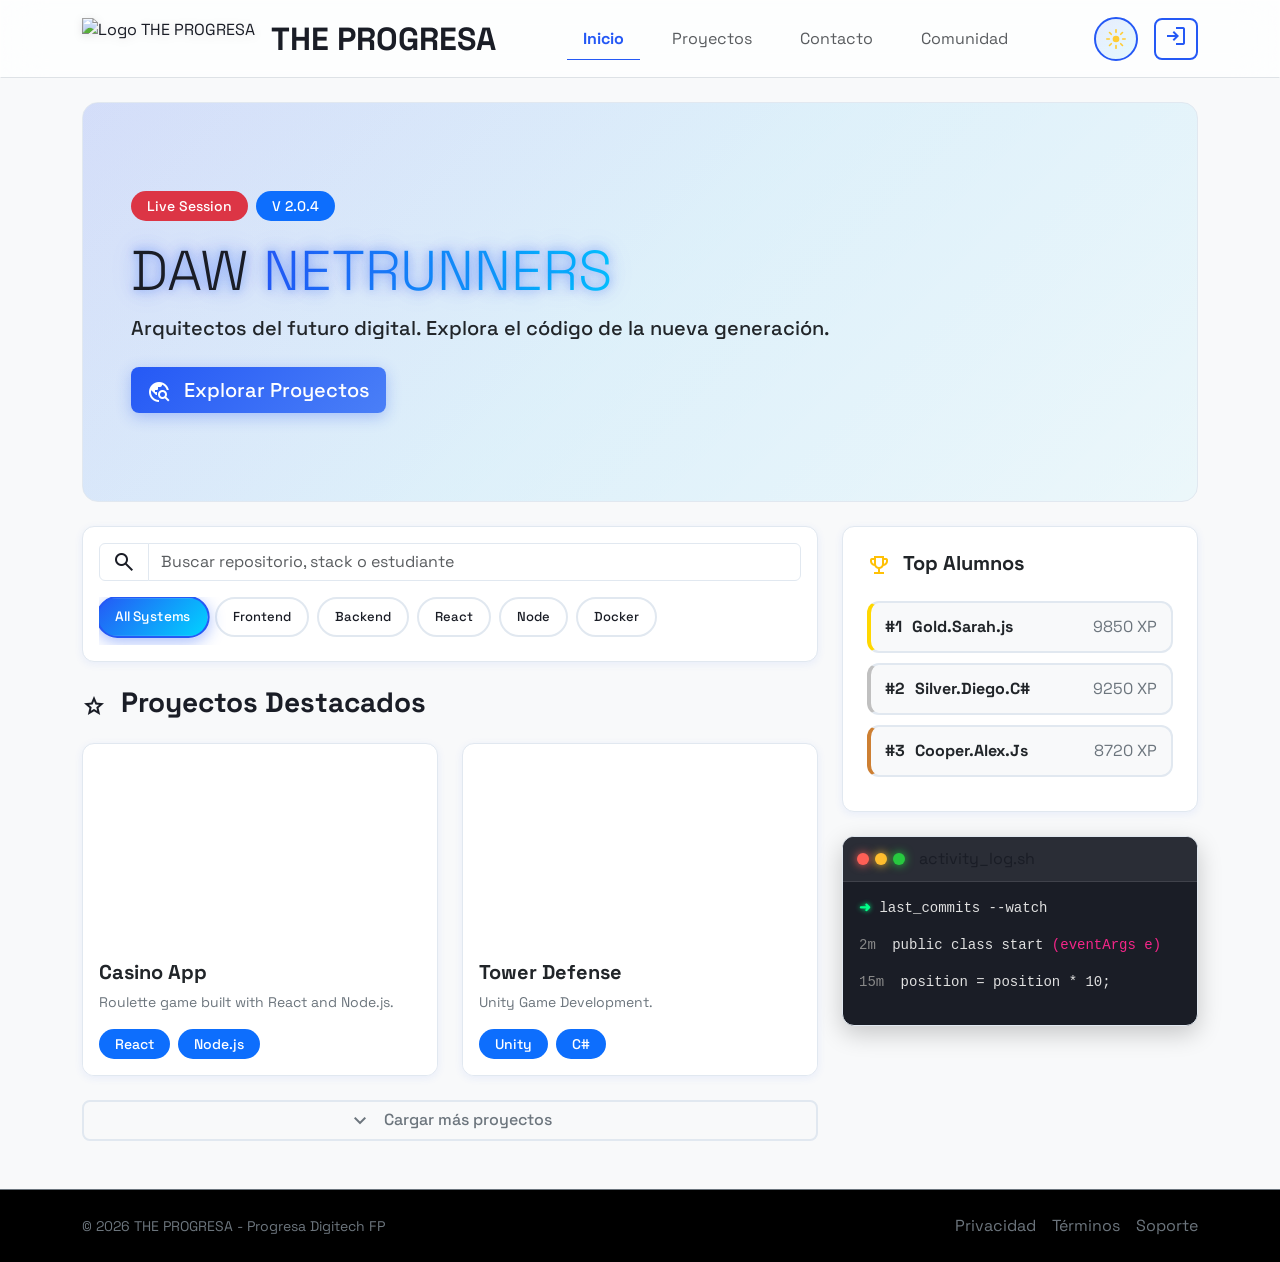
==== index.html @ deaef689 "cambio nombre" ====
<!DOCTYPE html>
<html lang="es">
<head>
    <meta charset="utf-8">
    <meta name="viewport" content="width=device-width, initial-scale=1, shrink-to-fit=no">
    <meta name="description" content="THE PROGRESA - Arquitectos del futuro digital. Comunidad de desarrollo web y programación.">
    <meta name="keywords" content="programación, desarrollo web, DAW, código, tecnología">
    <meta name="author" content="THE PROGRESA">

    <title>THE PROGRESA - Progresa Digitech FP</title>

    <!-- Bootstrap CSS -->
    <link href="https://cdn.jsdelivr.net/npm/bootstrap@5.3.3/dist/css/bootstrap.min.css" rel="stylesheet">

    <!-- Google Fonts -->
    <link href="https://fonts.googleapis.com/css2?family=Space+Grotesk:wght@300;400;500;700;900&family=Noto+Sans:wght@400;500;700&display=swap" rel="stylesheet">

    <!-- Material Icons -->
    <link href="https://fonts.googleapis.com/css2?family=Material+Symbols+Outlined" rel="stylesheet">

    <!-- Custom CSS -->
    <link rel="stylesheet" href="css/Style.css">

    <!-- Favicon -->
    <link rel="icon" type="image/png" href="https://www.micole.net/imagenes/colegio/logo/32624/progresa_200.png">
</head>

<body class="font-display">

<!-- ================= HEADER ================= -->
<header class="sticky-top glass border-bottom">
    <div class="container-xl py-3">
        <div class="row align-items-center g-2 g-md-3">

            <!-- Logo -->
            <div class="col-6 col-sm-5 col-md-auto">
                <div class="d-flex align-items-center gap-2 gap-md-3">
                    <img src="https://www.micole.net/imagenes/colegio/logo/32624/progresa_200.png"
                         alt="Logo THE PROGRESA"
                         class="logo-img">
                    <h2 class="mb-0 fw-bold d-none d-sm-block">THE PROGRESA</h2>
                </div>
            </div>

            <!-- Navigation (Desktop) -->
            <div class="col d-none d-lg-block">
                <nav class="d-flex justify-content-center gap-3">
                    <a class="nav-link fw-bold border-bottom border-primary"
                       href="#"
                       style="color: var(--primary) !important;">
                        Inicio
                    </a>
                    <a class="nav-link text-muted"
                       href="/Pages/proyectos.html">
                        Proyectos
                    </a>
                    <a class="nav-link text-muted"
                       href="Pages/contacto.html">
                        Contacto
                    </a>
                    <a class="nav-link text-muted"
                       href="Pages/comunidad.html">
                        Comunidad
                    </a>
                </nav>
            </div>

            <!-- Mobile Menu Button -->
            <div class="col-auto d-lg-none ms-auto order-lg-last">
                <button class="btn btn-outline-primary btn-sm"
                        type="button"
                        data-bs-toggle="offcanvas"
                        data-bs-target="#mobileMenu"
                        aria-controls="mobileMenu">
                    <span class="material-symbols-outlined">menu</span>
                </button>
            </div>

            <!-- Theme Toggle -->
            <div class="col-auto">
                <button id="theme-toggle"
                        class="theme-toggle-btn"
                        title="Cambiar tema"
                        aria-label="Cambiar tema">
                    <svg class="sun-icon" width="24" height="24" viewBox="0 0 24 24" xmlns="http://www.w3.org/2000/svg" aria-hidden="true">
                        <circle cx="12" cy="12" r="4" fill="currentColor"></circle>
                        <g stroke="currentColor" stroke-width="2" stroke-linecap="round">
                            <line x1="12" y1="1" x2="12" y2="4"></line>
                            <line x1="12" y1="20" x2="12" y2="23"></line>
                            <line x1="1" y1="12" x2="4" y2="12"></line>
                            <line x1="20" y1="12" x2="23" y2="12"></line>
                            <line x1="4.22" y1="4.22" x2="6.34" y2="6.34"></line>
                            <line x1="17.66" y1="17.66" x2="19.78" y2="19.78"></line>
                            <line x1="4.22" y1="19.78" x2="6.34" y2="17.66"></line>
                            <line x1="17.66" y1="6.34" x2="19.78" y2="4.22"></line>
                        </g>
                    </svg>
                    <svg class="moon-icon" width="24" height="24" viewBox="0 0 24 24" fill="none" stroke="currentColor" stroke-width="2">
                        <path d="M21 12.79A9 9 0 1 1 11.21 3 7 7 0 0 0 21 12.79z"></path>
                    </svg>
                </button>
            </div>

            <!-- User Avatar / Login -->
            <div class="col-auto">
                <!-- Login Button (cuando NO hay sesión) -->
                <div class="d-none" id="login-btn-container">
                    <button class="btn btn-outline-primary btn-sm"
                            data-bs-toggle="modal"
                            data-bs-target="#loginModal">
                        <span class="material-symbols-outlined">login</span>
                    </button>
                </div>

                <!-- User Avatar Dropdown (cuando HAY sesión) -->
                <div class="dropdown" id="user-avatar-container">
                    <img class="rounded-circle border border-2 border-primary dropdown-toggle"
                         width="40"
                         height="40"
                         src="https://images.icon-icons.com/1378/PNG/512/avatardefault_92824.png"
                         alt="Avatar de usuario"
                         id="userDropdown"
                         data-bs-toggle="dropdown"
                         aria-expanded="false"
                         style="cursor: pointer; object-fit: cover;">

                    <ul class="dropdown-menu dropdown-menu-end" aria-labelledby="userDropdown">
                        <li class="dropdown-header">
                            <div class="d-flex align-items-center">
                                <img class="rounded-circle me-2"
                                     width="32"
                                     height="32"
                                     src="https://images.icon-icons.com/1378/PNG/512/avatardefault_92824.png"
                                     alt="Avatar">
                                <div>
                                    <strong class="d-block" id="user-name">Usuario</strong>
                                    <small id="user-email" class="text-muted">user@progresa.com</small>
                                </div>
                            </div>
                        </li>
                        <li><hr class="dropdown-divider"></li>
                        <li>
                            <a class="dropdown-item" href="#">
                                <span class="material-symbols-outlined me-2">person</span>
                                Mi Perfil
                            </a>
                        </li>
                        <li>
                            <a class="dropdown-item" href="#">
                                <span class="material-symbols-outlined me-2">settings</span>
                                Configuración
                            </a>
                        </li>
                        <li>
                            <a class="dropdown-item" href="#">
                                <span class="material-symbols-outlined me-2">emoji_events</span>
                                Mis Logros
                            </a>
                        </li>
                        <li><hr class="dropdown-divider"></li>
                        <li>
                            <a class="dropdown-item text-danger" href="#" id="logout-btn">
                                <span class="material-symbols-outlined me-2">logout</span>
                                Cerrar Sesión
                            </a>
                        </li>
                    </ul>
                </div>
            </div>

        </div>
    </div>
</header>

<!-- ================= MOBILE MENU (Offcanvas) ================= -->
<div class="offcanvas offcanvas-end" tabindex="-1" id="mobileMenu" aria-labelledby="mobileMenuLabel">
    <div class="offcanvas-header">
        <h5 class="offcanvas-title fw-bold" id="mobileMenuLabel">Menú</h5>
        <button type="button" class="btn-close" data-bs-dismiss="offcanvas" aria-label="Cerrar"></button>
    </div>
    <div class="offcanvas-body">
        <nav class="d-flex flex-column gap-3">
            <a class="nav-link fw-bold text-primary" href="#">Inicio</a>
            <a class="nav-link" href="/Pages/proyectos.html">Proyectos</a>
            <a class="nav-link" href="Pages/contacto.html">Contacto</a>
            <a class="nav-link" href="Pages/comunidad.html">Comunidad</a>
        </nav>
    </div>
</div>

<!-- ================= HERO SECTION ================= -->
<section class="container-xl my-3 my-md-4">
    <div class="hero rounded-4 p-3 p-sm-4 p-md-5 position-relative overflow-hidden fade-in-up">

        <div class="d-flex flex-wrap gap-2 mb-3">
            <span class="badge bg-danger animate-badge">Live Session</span>
            <span class="badge bg-primary animate-badge">V 2.0.4</span>
        </div>

        <h1 class="display-4 fw-black neon-text animate-title">
            DAW <span class="gradient-text">NETRUNNERS</span>
        </h1>

        <p class="text-dark fs-5 fw-medium animate-subtitle mb-4" style="max-width: 700px;">
            Arquitectos del futuro digital. Explora el código de la nueva generación.
        </p>

        <div class="d-flex flex-wrap gap-3">
            <a href="/Pages/proyectos.html"
               rel="noopener noreferrer"
               class="btn btn-primary btn-lg">
                <span class="material-symbols-outlined me-2 align-middle">travel_explore</span>
                Explorar Proyectos
            </a>
        </div>

    </div>
</section>

<!-- ================= MAIN CONTENT ================= -->
<main class="container-xl mb-5">
    <div class="row g-3 g-md-4">

        <!-- ========= LEFT COLUMN ========= -->
        <section class="col-lg-8">

            <!-- Search Bar -->
            <div class="card bg-card p-3 mb-4 search-bar">
                <div class="input-group">
                    <span class="input-group-text">
                        <span class="material-symbols-outlined">search</span>
                    </span>
                    <input class="form-control"
                           type="search"
                           placeholder="Buscar repositorio, stack o estudiante"
                           aria-label="Buscar">
                </div>

                <!-- Filter Chips -->
                <div class="d-flex flex-nowrap overflow-auto gap-2 mt-3 pb-2 chip-container">
                    <span class="chip active">All Systems</span>
                    <span class="chip">Frontend</span>
                    <span class="chip">Backend</span>
                    <span class="chip">React</span>
                    <span class="chip">Node</span>
                    <span class="chip">Docker</span>
                </div>
            </div>

            <!-- Featured Projects -->
            <h3 class="fw-bold mb-3 mb-md-4">
                <span class="material-symbols-outlined align-middle me-2">star</span>
                Proyectos Destacados
            </h3>

            <div class="row g-3 g-md-4" id="featured-projects">
                <!-- Project Card 1 -->
                <div class="col-12 col-sm-6">
                    <article class="card bg-card neon-hover h-100">
                        <div class="project-img"
                             style="background-image:url('https://www.casinogranvia.es/img/logos/pragmatic/gates-of-olympus.webp')"
                             role="img"
                             aria-label="Casino App Project"></div>
                        <div class="card-body">
                            <h5 class="fw-bold mb-2">Casino App</h5>
                            <p class="text-secondary small mb-3">
                                Roulette game built with React and Node.js.
                            </p>
                            <div class="d-flex gap-2 flex-wrap">
                                <span class="badge bg-primary">React</span>
                                <span class="badge bg-primary">Node.js</span>
                            </div>
                        </div>
                    </article>
                </div>

                <!-- Project Card 2 -->
                <div class="col-12 col-sm-6">
                    <article class="card bg-card neon-hover h-100">
                        <div class="project-img"
                             style="background-image:url('https://encrypted-tbn0.gstatic.com/images?q=tbn:ANd9GcS_qAUTZZ0nmtuPUi4SF0CW5DPl6EfVeFvhZA&s')"
                             role="img"
                             aria-label="Tower Defense Project"></div>
                        <div class="card-body">
                            <h5 class="fw-bold mb-2">Tower Defense</h5>
                            <p class="text-secondary small mb-3">
                                Unity Game Development.
                            </p>
                            <div class="d-flex gap-2 flex-wrap">
                                <span class="badge bg-primary">Unity</span>
                                <span class="badge bg-primary">C#</span>
                            </div>
                        </div>
                    </article>
                </div>
            </div>

            <!-- More Projects (Hidden Initially) -->
            <div id="more-projects" class="row g-3 g-md-4 mt-2 d-none">
                <div class="col-12 col-sm-6">
                    <article class="card bg-card neon-hover h-100">
                        <div class="project-img"
                             style="background-image:url('https://picsum.photos/500/300?3')"
                             role="img"
                             aria-label="Web Page Project"></div>
                        <div class="card-body">
                            <h5 class="fw-bold mb-2">Lenguaje Página Web</h5>
                            <p class="text-secondary small mb-3">
                                Backend API con Node y Express.
                            </p>
                            <div class="d-flex gap-2 flex-wrap">
                                <span class="badge bg-primary">Node</span>
                                <span class="badge bg-primary">Express</span>
                            </div>
                        </div>
                    </article>
                </div>

                <div class="col-12 col-sm-6">
                    <article class="card bg-card neon-hover h-100">
                        <div class="project-img"
                             style="background-image:url('https://picsum.photos/500/300?4')"
                             role="img"
                             aria-label="Portfolio Project"></div>
                        <div class="card-body">
                            <h5 class="fw-bold mb-2">Portfolio Web</h5>
                            <p class="text-secondary small mb-3">
                                Web personal con Bootstrap y animaciones.
                            </p>
                            <div class="d-flex gap-2 flex-wrap">
                                <span class="badge bg-primary">Bootstrap</span>
                                <span class="badge bg-primary">CSS3</span>
                            </div>
                        </div>
                    </article>
                </div>
            </div>

            <!-- Load More / Close Buttons -->
            <button id="load-more-btn" class="btn btn-outline-secondary w-100 mt-3 mt-md-4">
                <span class="material-symbols-outlined me-2 align-middle">expand_more</span>
                Cargar más proyectos
            </button>

            <button id="close-projects-btn" class="btn btn-outline-danger w-100 mt-3 d-none">
                <span class="material-symbols-outlined me-2 align-middle">expand_less</span>
                Cerrar proyectos
            </button>

        </section>

        <!-- ========= RIGHT SIDEBAR ========= -->
        <aside class="col-lg-4">

            <!-- Leaderboard -->
            <div class="card bg-card p-3 p-md-4 mb-3 mb-md-4">
                <h5 class="fw-bold mb-3 mb-md-4">
                    <span class="material-symbols-outlined text-warning align-middle me-2">trophy</span>
                    Top Alumnos
                </h5>

                <div class="leader-item gold">
                    <span class="fw-bold">#1</span>
                    <strong>Gold.Sarah.js</strong>
                    <span class="text-secondary">9850 XP</span>
                </div>

                <div class="leader-item silver">
                    <span class="fw-bold">#2</span>
                    <strong>Silver.Diego.C#</strong>
                    <span class="text-secondary">9250 XP</span>
                </div>

                <div class="leader-item bronze">
                    <span class="fw-bold">#3</span>
                    <strong>Cooper.Alex.Js</strong>
                    <span class="text-secondary">8720 XP</span>
                </div>
            </div>

            <!-- Terminal -->
            <div class="terminal">
                <div class="terminal-header">
                    <span class="dot red"></span>
                    <span class="dot yellow"></span>
                    <span class="dot green"></span>
                    <span class="ms-2">activity_log.sh</span>
                </div>
                <div class="terminal-body">
                    <p><span class="prompt">➜</span> last_commits --watch</p>
                    <p><span class="time">2m</span> public class start <span class="accent">(eventArgs e)</span></p>
                    <p><span class="time">15m</span> position = position * 10;</p>
                </div>
            </div>

        </aside>

    </div>
</main>

<!-- ================= FOOTER ================= -->
<footer class="bg-black border-top border-secondary py-4 mt-5">
    <div class="container-xl">
        <div class="row align-items-center gy-3">
            <div class="col-12 col-md text-center text-md-start">
                <span class="text-secondary small">© 2026 THE PROGRESA - Progresa Digitech FP</span>
            </div>
            <div class="col-12 col-md-auto">
                <div class="d-flex flex-wrap gap-3 justify-content-center">
                    <a class="text-secondary text-decoration-none" href="#">Privacidad</a>
                    <a class="text-secondary text-decoration-none" href="#">Términos</a>
                    <a class="text-secondary text-decoration-none" href="#">Soporte</a>
                </div>
            </div>
        </div>
    </div>
</footer>

<!-- ================= LOGIN MODAL ================= -->
<div class="modal fade" id="loginModal" tabindex="-1" aria-labelledby="loginModalLabel" aria-hidden="true">
    <div class="modal-dialog modal-dialog-centered">
        <div class="modal-content bg-card">
            <div class="modal-header border-0">
                <h5 class="modal-title fw-bold" id="loginModalLabel">
                    <span class="material-symbols-outlined align-middle me-2">login</span>
                    Iniciar Sesión
                </h5>
                <button type="button" class="btn-close" data-bs-dismiss="modal" aria-label="Cerrar"></button>
            </div>
            <div class="modal-body p-4">
                <form id="login-form">
                    <div class="mb-3">
                        <label for="login-email" class="form-label fw-bold">
                            <span class="material-symbols-outlined align-middle me-1" style="font-size: 18px;">mail</span>
                            Correo electrónico
                        </label>
                        <input type="email"
                               class="form-control form-control-lg"
                               id="login-email"
                               placeholder="tu@email.com"
                               required
                               autocomplete="email">
                    </div>

                    <div class="mb-4">
                        <label for="login-password" class="form-label fw-bold">
                            <span class="material-symbols-outlined align-middle me-1" style="font-size: 18px;">lock</span>
                            Contraseña
                        </label>
                        <input type="password"
                               class="form-control form-control-lg"
                               id="login-password"
                               placeholder="••••••••"
                               required
                               autocomplete="current-password">
                    </div>

                    <div class="mb-3 form-check">
                        <input type="checkbox" class="form-check-input" id="remember-me">
                        <label class="form-check-label" for="remember-me">
                            Recordarme
                        </label>
                    </div>

                    <button type="submit" class="btn btn-primary btn-lg w-100 mb-3">
                        <span class="material-symbols-outlined me-2 align-middle" style="font-size: 20px;">login</span>
                        Iniciar Sesión
                    </button>

                    <div class="text-center">
                        <a href="#" class="text-secondary text-decoration-none small">¿Olvidaste tu contraseña?</a>
                    </div>
                </form>
            </div>
            <div class="modal-footer border-0">
                <small class="text-muted">¿No tienes cuenta? <a href="#" class="text-primary">Regístrate aquí</a></small>
            </div>
        </div>
    </div>
</div>

<!-- Bootstrap JS Bundle -->
<script src="https://cdn.jsdelivr.net/npm/bootstrap@5.3.3/dist/js/bootstrap.bundle.min.js"></script>

<!-- Custom JavaScript -->
<script src="js/script.js"></script>

</body>
</html>
---- css/Style.css ----
:root{--primary:#2559f5;--primary-light:#4a7ff7;--primary-dark:#1a42c4;--secondary:#f42588;--secondary-light:#ff5bb3;--bg:#f8f9fa;--bg-white:#ffffff;--card:#ffffff;--card-border:#e1e8f0;--cyan:#00d4ff;--text-dark:#1a1d26;--text-muted:#6c757d;--shadow-sm:rgba(37,89,244,0.08);--shadow-md:rgba(37,89,244,0.15);--shadow-lg:rgba(37,89,244,0.25)}
:root[data-theme="dark"]{--primary:#5a8fff;--primary-light:#7ba3ff;--primary-dark:#3d6fe6;--secondary:#ff5bb3;--bg:#0f1419;--bg-white:#1a1f2e;--card:#1f2937;--card-border:#2d3748;--cyan:#00d9ff;--text-dark:#e4e6eb;--text-muted:#9ca3af;--shadow-sm:rgba(90,143,255,0.1);--shadow-md:rgba(90,143,255,0.2);--shadow-lg:rgba(90,143,255,0.3)}
*{margin:0;padding:0;box-sizing:border-box}
body{background:var(--bg);font-family:'Noto Sans',sans-serif;color:var(--text-dark);transition:all 0.3s ease;overflow-x:hidden;min-height:100vh}
.font-display{font-family:'Space Grotesk',sans-serif}
html{scroll-behavior:smooth}
.glass{background:rgba(255,255,255,0.75);backdrop-filter:blur(20px) saturate(180%);-webkit-backdrop-filter:blur(20px) saturate(180%);border:1px solid rgba(255,255,255,0.3);transition:all 0.4s ease}
:root[data-theme="dark"] .glass{background:rgba(15,20,25,0.85);border-color:var(--card-border)}
.glass.scrolled{background:rgba(255,255,255,0.95);box-shadow:0 8px 32px rgba(37,89,244,0.12)}
:root[data-theme="dark"] .glass.scrolled{background:rgba(20,25,30,0.95);box-shadow:0 8px 32px rgba(90,143,255,0.2)}
.logo-img{height:42px;width:auto;object-fit:contain;transition:transform 0.5s cubic-bezier(0.34,1.56,0.64,1);filter:drop-shadow(0 2px 4px rgba(0,0,0,0.1))}
.logo-img:hover{transform:rotate(360deg) scale(1.1)}
.nav-link{color:var(--text-dark);position:relative;padding:0.5rem 1rem;transition:all 0.3s ease;overflow:hidden;text-decoration:none;display:inline-block}
.nav-link::before{content:'';position:absolute;bottom:0;left:50%;width:0;height:2px;background:linear-gradient(90deg,var(--primary),var(--cyan));transform:translateX(-50%);transition:width 0.4s ease}
.nav-link:hover{color:var(--primary)!important;transform:translateY(-2px)}
.nav-link:hover::before{width:80%}
.nav-link.border-bottom{border-color:var(--primary)!important}
.theme-toggle-btn{background:linear-gradient(135deg,rgba(37,89,244,0.1),rgba(0,212,255,0.1));border:2px solid var(--primary);border-radius:50%;width:44px;height:44px;display:flex;align-items:center;justify-content:center;cursor:pointer;transition:all 0.4s ease;position:relative;padding:0;overflow:hidden}
.theme-toggle-btn:hover{transform:scale(1.15) rotate(180deg);box-shadow:0 0 25px rgba(37,89,244,0.5);border-color:var(--cyan)}
.theme-toggle-btn svg{position:absolute;width:20px;height:20px;transition:all 0.4s ease;z-index:1}
.sun-icon{color:#ffcc33}
.moon-icon{color:#f1f5f9}
:root:not([data-theme="dark"]) .sun-icon{opacity:1;visibility:visible;transform:rotate(0deg) scale(1)}
:root:not([data-theme="dark"]) .moon-icon{opacity:0;visibility:hidden;transform:rotate(-90deg) scale(0.5)}
:root[data-theme="dark"] .sun-icon{opacity:0;visibility:hidden;transform:rotate(180deg) scale(0.5)}
:root[data-theme="dark"] .moon-icon{opacity:1;visibility:visible;transform:rotate(0deg) scale(1)}
.hero{background:linear-gradient(135deg,rgba(37,89,244,0.08),rgba(0,212,255,0.05)),url("https://cieep.com/wp-content/uploads/2021/06/aulashome-1.jpeg");background-size:cover;background-position:center;border:1px solid var(--card-border);position:relative;overflow:hidden;transition:all 0.3s ease;min-height:400px;display:flex;flex-direction:column;justify-content:center}
.hero::before{content:'';position:absolute;inset:0;background:linear-gradient(135deg,rgba(37,89,244,0.1) 0%,rgba(0,212,255,0.05) 50%,transparent 100%);pointer-events:none;animation:gradientShift 8s ease infinite}
@keyframes gradientShift{0%,100%{opacity:0.8}50%{opacity:1}}
:root[data-theme="dark"] .hero{background:linear-gradient(135deg,rgba(90,143,255,0.15),rgba(0,217,255,0.1)),url("https://cieep.com/wp-content/uploads/2021/06/aulashome-1.jpeg");background-size:cover;background-position:center}
.neon-text{text-shadow:0 0 10px rgba(37,89,244,0.4),0 0 20px rgba(37,89,244,0.3),0 0 30px rgba(37,89,244,0.2);color:var(--text-dark);animation:neonPulse 3s ease-in-out infinite;position:relative;z-index:1}
@keyframes neonPulse{0%,100%{text-shadow:0 0 10px rgba(37,89,244,0.4),0 0 20px rgba(37,89,244,0.3)}50%{text-shadow:0 0 15px rgba(37,89,244,0.6),0 0 30px rgba(37,89,244,0.4),0 0 40px rgba(37,89,244,0.3)}}
.gradient-text{background:linear-gradient(90deg,var(--primary),var(--cyan),var(--secondary));background-size:200% auto;-webkit-background-clip:text;-webkit-text-fill-color:transparent;background-clip:text;animation:gradientFlow 4s linear infinite}
@keyframes gradientFlow{0%{background-position:0% center}100%{background-position:200% center}}
.badge{font-weight:500;padding:8px 16px;border-radius:20px;transition:all 0.3s ease;position:relative;overflow:hidden;font-size:0.875rem}
.animate-badge{animation:bounceIn 0.8s cubic-bezier(0.68,-0.55,0.265,1.55)}
@keyframes bounceIn{0%{opacity:0;transform:scale(0.3) rotate(-15deg)}50%{transform:scale(1.05) rotate(5deg)}100%{opacity:1;transform:scale(1) rotate(0deg)}}
.bg-card{background:var(--card);border:1px solid var(--card-border);box-shadow:0 2px 8px var(--shadow-sm);transition:all 0.4s ease;position:relative;overflow:hidden;border-radius:12px}
.neon-hover{transition:all 0.4s cubic-bezier(0.34,1.56,0.64,1);position:relative;overflow:hidden}
.neon-hover::after{content:'';position:absolute;top:0;left:0;right:0;bottom:0;background:linear-gradient(135deg,rgba(37,89,244,0.05),rgba(0,212,255,0.05));opacity:0;transition:opacity 0.4s ease;pointer-events:none;border-radius:12px;z-index:1}
.neon-hover:hover{transform:translateY(-12px) scale(1.02);box-shadow:0 20px 40px var(--shadow-lg),0 8px 20px var(--shadow-md),0 0 0 1px var(--primary-light);border-color:var(--primary-light)}
.neon-hover:hover::after{opacity:1}
.neon-hover .card-body{position:relative;z-index:2;transition:all 0.3s ease}
.neon-hover:hover .card-body{transform:translateY(-2px)}
.neon-hover:hover .card-body h5{color:var(--primary)!important;transform:scale(1.05);transition:all 0.3s ease}
.neon-hover:hover .badge{transform:translateY(-2px) scale(1.05);box-shadow:0 4px 12px rgba(37,89,244,0.3)}
.project-img{height:200px;background-size:cover;background-position:center;border-radius:12px 12px 0 0;position:relative;overflow:hidden;transition:all 0.5s cubic-bezier(0.34,1.56,0.64,1)}
.project-img::before{content:'';position:absolute;inset:0;background:linear-gradient(135deg,rgba(37,89,244,0.4),rgba(0,212,255,0.4));opacity:0;transition:all 0.4s ease;z-index:1}
.project-img::after{content:'';position:absolute;inset:0;background:linear-gradient(180deg,transparent 0%,rgba(0,0,0,0.3) 100%);opacity:0;transition:opacity 0.4s ease;z-index:2}
.neon-hover:hover .project-img{transform:scale(1.15);filter:brightness(1.1)}
.neon-hover:hover .project-img::before{opacity:1}
.neon-hover:hover .project-img::after{opacity:1}
.card-body{background:var(--bg-white);transition:background 0.3s ease}
.input-group-text,.form-control{background:var(--bg-white);border-color:var(--card-border);color:var(--text-dark);transition:all 0.3s ease}
.form-control:focus{border-color:var(--primary);box-shadow:0 0 0 0.25rem rgba(37,89,244,0.15);background:var(--bg-white);color:var(--text-dark)}
.input-group:focus-within .input-group-text{border-color:var(--primary);color:var(--primary)}
.chip-container{-webkit-overflow-scrolling:touch;scrollbar-width:none}
.chip-container::-webkit-scrollbar{display:none}
.chip{padding:8px 16px;border-radius:25px;border:2px solid var(--card-border);font-size:13px;font-weight:500;cursor:pointer;white-space:nowrap;background:var(--bg-white);color:var(--text-dark);transition:all 0.3s ease;flex-shrink:0}
.chip:hover{border-color:var(--primary);color:var(--primary);transform:translateY(-3px);box-shadow:0 5px 15px var(--shadow-sm)}
.chip.active{background:linear-gradient(135deg,var(--primary),var(--cyan));color:white;border-color:var(--primary);box-shadow:0 4px 15px rgba(37,89,244,0.4);transform:scale(1.05)}
.leader-item{display:flex;justify-content:space-between;align-items:center;padding:12px 14px;border-radius:12px;margin-bottom:10px;background:var(--bg);border:2px solid var(--card-border);transition:all 0.4s ease;gap:10px}
.leader-item:hover{transform:translateX(10px) scale(1.03);box-shadow:0 8px 20px var(--shadow-md)}
.leader-item strong{flex-grow:1;overflow:hidden;text-overflow:ellipsis;white-space:nowrap}
.gold{border-left:4px solid #ffd700}
.silver{border-left:4px solid #c0c0c0}
.bronze{border-left:4px solid #cd7f32}
.terminal{background:#1a1d26;border-radius:12px;overflow:hidden;border:1px solid var(--card-border);box-shadow:0 8px 24px rgba(0,0,0,0.2);transition:all 0.4s ease}
.terminal:hover{transform:translateY(-5px);box-shadow:0 12px 32px rgba(0,255,136,0.2);border-color:#00ff88}
.terminal-header{background:#2a2d36;padding:10px 14px;border-bottom:1px solid rgba(255,255,255,0.1);display:flex;align-items:center}
.dot{width:12px;height:12px;border-radius:50%;display:inline-block;margin-right:6px;transition:transform 0.3s ease;flex-shrink:0}
.red{background:#ff5f56;box-shadow:0 0 10px #ff5f56}
.yellow{background:#ffbd2e;box-shadow:0 0 10px #ffbd2e}
.green{background:#27c93f;box-shadow:0 0 10px #27c93f}
.terminal-body{padding:16px;font-family:'Courier New',monospace;font-size:14px;color:#e0e0e0}
.prompt{color:#00ff88;font-weight:bold;text-shadow:0 0 5px #00ff88}
.accent{color:var(--secondary)}
.time{color:#888;margin-right:8px}
.btn{transition:all 0.3s ease;position:relative;overflow:hidden;font-weight:500;border-radius:8px}
.btn-primary{background:linear-gradient(135deg,var(--primary),var(--primary-light));border:none;color:white;box-shadow:0 4px 15px rgba(37,89,244,0.3)}
.btn-primary:hover,.btn-outline-primary:hover,.btn-outline-secondary:hover,.btn-outline-danger:hover{transform:translateY(-3px)}
.btn-outline-primary{border:2px solid var(--primary);color:var(--primary);background:transparent}
.btn-outline-primary:hover{background:var(--primary);color:white;box-shadow:0 8px 20px rgba(37,89,244,0.3)}
.btn-outline-secondary{border:2px solid var(--card-border);color:var(--text-muted)}
.btn-outline-secondary:hover{background:var(--primary);border-color:var(--primary);color:white}
.btn-outline-danger{border:2px solid #dc3545;color:#dc3545}
.btn-outline-danger:hover{background:#dc3545;color:white}
.dropdown-toggle{cursor:pointer;transition:all 0.3s ease}
.dropdown-toggle:hover{transform:scale(1.1);box-shadow:0 0 20px rgba(37,89,244,0.4)}
.dropdown-menu{background-color:var(--card);border-color:var(--card-border);box-shadow:0 10px 40px var(--shadow-lg);border-radius:12px;padding:8px;animation:dropdownSlide 0.3s ease}
@keyframes dropdownSlide{from{opacity:0;transform:translateY(-10px)}to{opacity:1;transform:translateY(0)}}
.dropdown-item{color:var(--text-dark);border-radius:8px;padding:10px 14px;transition:all 0.2s ease}
.dropdown-item:hover{background-color:var(--bg);color:var(--primary);transform:translateX(5px)}
.dropdown-divider{border-color:var(--card-border)}
.modal-content{background-color:var(--card);border:1px solid var(--card-border);border-radius:16px;box-shadow:0 20px 60px rgba(0,0,0,0.3);animation:modalZoom 0.3s cubic-bezier(0.34,1.56,0.64,1)}
@keyframes modalZoom{from{opacity:0;transform:scale(0.8)}to{opacity:1;transform:scale(1)}}
.modal-header,.modal-body,.modal-footer{background-color:transparent;border-color:var(--card-border)}
.offcanvas{background-color:var(--card)}
.offcanvas-header{border-bottom:1px solid var(--card-border)}
footer{background:var(--text-dark);color:var(--bg);transition:all 0.3s ease}
:root[data-theme="dark"] footer{background:#0a0d12;color:var(--text-dark);border-top:1px solid var(--card-border)}
footer a{transition:all 0.2s ease}
footer a:hover{color:var(--primary)!important;transform:translateY(-2px)}
:root[data-theme="dark"] body::before{content:'';position:fixed;top:50%;left:50%;transform:translate(-50%,-50%);width:600px;height:600px;background:radial-gradient(circle,#f5f5f5,#e8e8e8,#c9c9c9);border-radius:50%;pointer-events:none;z-index:0;opacity:0.25;box-shadow:0 0 200px rgba(255,255,255,0.3),inset -40px -40px 80px rgba(0,0,0,0.3);animation:moonPulse 30s ease-in-out infinite}
@keyframes moonPulse{0%,100%{transform:translate(-50%,-50%) scale(1);opacity:0.25}50%{transform:translate(-50%,-50%) scale(1.05);opacity:0.35}}
:root[data-theme="dark"] body::after{content:'';position:fixed;inset:0;pointer-events:none;z-index:0;background-image:radial-gradient(4px circle at 10% 10%,white,transparent 4px),radial-gradient(3px circle at 90% 5%,white,transparent 3px),radial-gradient(3.5px circle at 95% 25%,white,transparent 3.5px),radial-gradient(3px circle at 5% 65%,white,transparent 3px);animation:twinkle 4s ease-in-out infinite}
@keyframes twinkle{0%,100%{opacity:0.3}50%{opacity:0.8}}
:root[data-theme="dark"] header,:root[data-theme="dark"] main,:root[data-theme="dark"] footer,:root[data-theme="dark"] section{position:relative;z-index:1}
@keyframes fadeInUp{from{opacity:0;transform:translateY(40px)}to{opacity:1;transform:translateY(0)}}
.fade-in-up{animation:fadeInUp 0.8s cubic-bezier(0.4,0,0.2,1)}
.animate-title{animation:fadeInUp 0.8s cubic-bezier(0.4,0,0.2,1) 0.2s both}
.animate-subtitle{animation:fadeInUp 0.8s cubic-bezier(0.4,0,0.2,1) 0.4s both}
@media (max-width:1199px){.hero{min-height:350px}.display-4{font-size:2.75rem}}
@media (max-width:991px){.hero{padding:3rem 2rem!important;min-height:320px}.display-4{font-size:2.5rem}.fs-5{font-size:1.125rem!important}.project-img{height:180px}.terminal{margin-top:2rem}}
@media (max-width:767px){.logo-img{height:36px}header h2{font-size:1.1rem}.theme-toggle-btn{width:40px;height:40px}.theme-toggle-btn svg{width:18px;height:18px}.hero{padding:2.5rem 1.5rem!important;min-height:300px}.display-4{font-size:2rem;line-height:1.2}.fs-5{font-size:1rem!important}.badge,.chip{font-size:0.75rem;padding:6px 12px}.project-img{height:160px}.leader-item{padding:10px;font-size:14px}.terminal-body{font-size:12px;padding:12px}.btn-lg{padding:0.75rem 1.5rem;font-size:1rem}}
@media (max-width:575px){.logo-img{height:32px}.theme-toggle-btn{width:38px;height:38px}.hero{padding:2rem 1rem!important;min-height:280px}.display-4{font-size:1.75rem;line-height:1.2}.fs-5{font-size:0.95rem!important}.badge{font-size:0.7rem;padding:5px 10px}.project-img{height:150px}.card-body{padding:1rem}.card-body h5{font-size:1.125rem}.leader-item{flex-wrap:wrap;justify-content:center;text-align:center;gap:8px}.btn{font-size:0.9rem;padding:0.65rem 1.25rem}.btn-lg{padding:0.7rem 1.3rem;font-size:0.95rem}footer{text-align:center}}
@media (max-width:400px){.logo-img{height:28px}.theme-toggle-btn{width:36px;height:36px}.hero{padding:1.5rem 0.75rem!important;min-height:260px}.display-4{font-size:1.5rem}.fs-5{font-size:0.875rem!important}.badge{font-size:0.65rem;padding:4px 8px}.chip{font-size:11px;padding:5px 10px}.project-img{height:140px}.btn{font-size:0.85rem;padding:0.6rem 1.1rem}.btn-lg{padding:0.65rem 1.2rem;font-size:0.9rem}h3{font-size:1.25rem}h5{font-size:1rem}}
::-webkit-scrollbar{width:10px;height:10px}
::-webkit-scrollbar-track{background:var(--bg)}
::-webkit-scrollbar-thumb{background:var(--primary);border-radius:5px}
::-webkit-scrollbar-thumb:hover{background:var(--primary-light)}
html[data-theme="dark"] .text-secondary,html[data-theme="dark"] .text-muted{color:#9ca3af!important}
html[data-theme="dark"] .text-dark{color:#e4e6eb!important}
html[data-theme="dark"] .text-danger{color:#ef4444!important}
html[data-theme="dark"] .badge,html[data-theme="dark"] .btn-primary{color:white!important}
html[data-theme="dark"] .terminal-body *{color:inherit!important}
html[data-theme="dark"] .prompt{color:#00ff88!important}
html[data-theme="dark"] .accent{color:#ff5bb3!important}
html[data-theme="dark"] .time{color:#888!important}
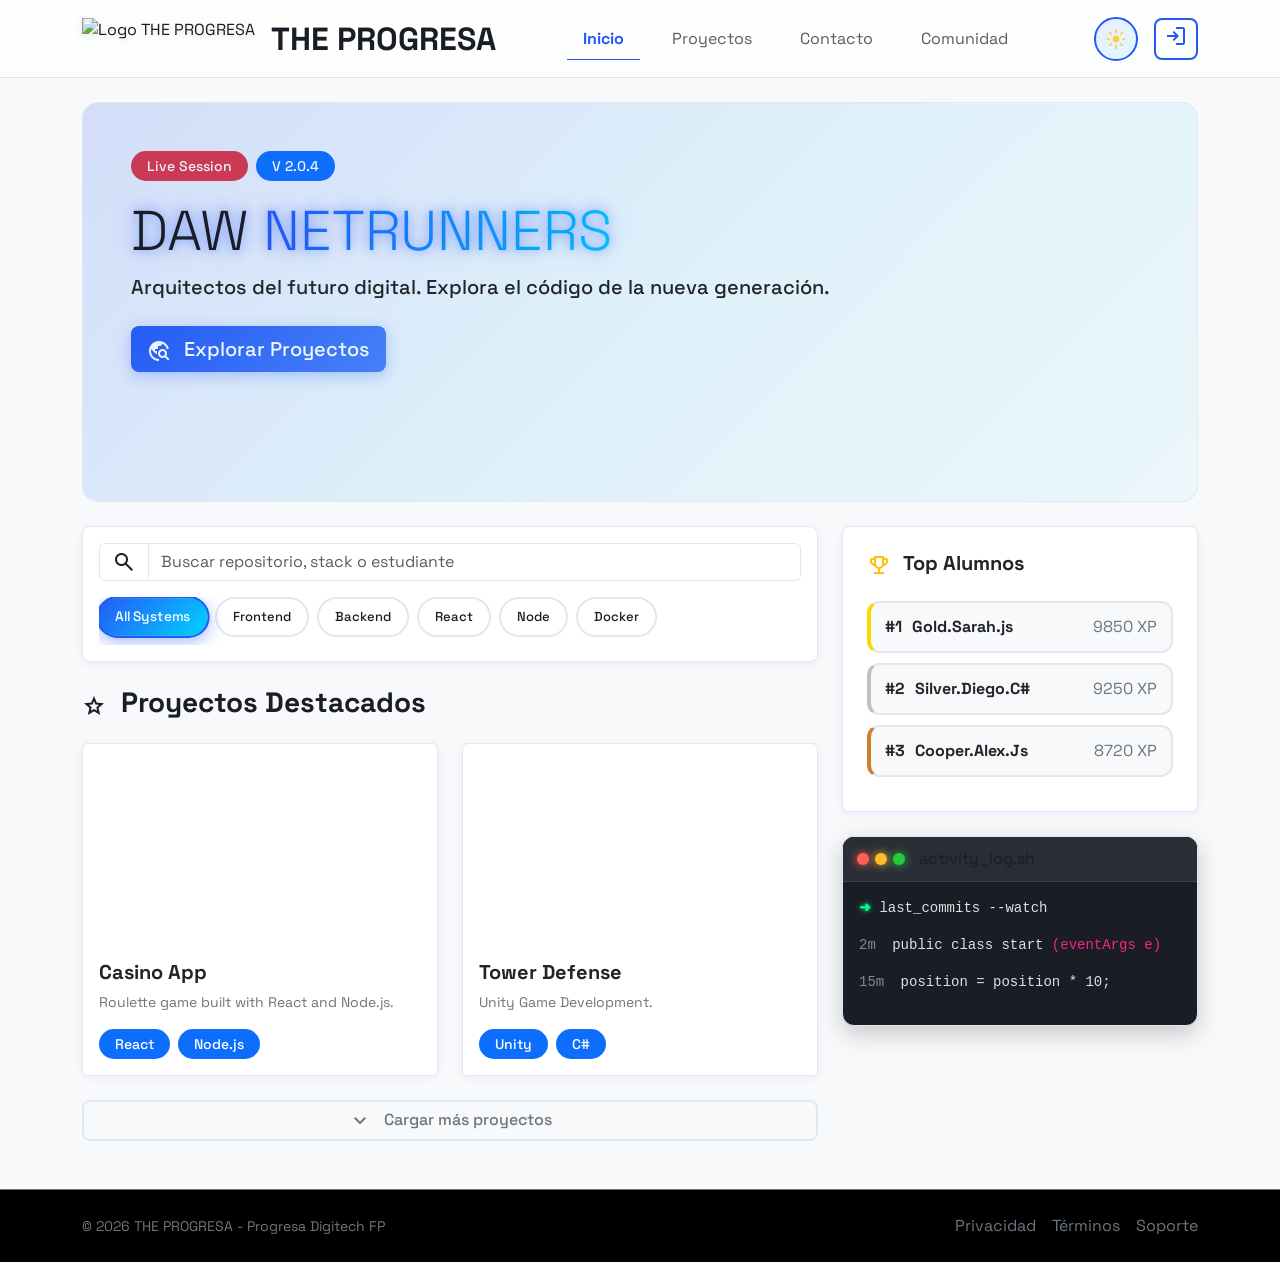
==== commit c228a232: "cambios en proyectos" ====
--- a/index.html
+++ b/index.html
@@ -51,7 +51,7 @@
                         Inicio
                     </a>
                     <a class="nav-link text-muted"
-                       href="/Pages/proyectos.html">
+                       href="Pages/proyectos.html">
                         Proyectos
                     </a>
                     <a class="nav-link text-muted"
@@ -225,7 +225,7 @@
         <section class="col-lg-8">
 
             <!-- Search Bar -->
-            <div class="card bg-card p-3 mb-4 search-bar">
+            <div class="card bg-card p-3 mb-4 rounded-3">
                 <div class="input-group">
                     <span class="input-group-text">
                         <span class="material-symbols-outlined">search</span>
@@ -256,7 +256,7 @@
             <div class="row g-3 g-md-4" id="featured-projects">
                 <!-- Project Card 1 -->
                 <div class="col-12 col-sm-6">
-                    <article class="card bg-card neon-hover h-100">
+                    <article class="card bg-card neon-hover h-100 position-relative overflow-hidden">
                         <div class="project-img"
                              style="background-image:url('https://www.casinogranvia.es/img/logos/pragmatic/gates-of-olympus.webp')"
                              role="img"
@@ -276,7 +276,7 @@
 
                 <!-- Project Card 2 -->
                 <div class="col-12 col-sm-6">
-                    <article class="card bg-card neon-hover h-100">
+                    <article class="card bg-card neon-hover h-100 position-relative overflow-hidden">
                         <div class="project-img"
                              style="background-image:url('https://encrypted-tbn0.gstatic.com/images?q=tbn:ANd9GcS_qAUTZZ0nmtuPUi4SF0CW5DPl6EfVeFvhZA&s')"
                              role="img"
@@ -298,7 +298,7 @@
             <!-- More Projects (Hidden Initially) -->
             <div id="more-projects" class="row g-3 g-md-4 mt-2 d-none">
                 <div class="col-12 col-sm-6">
-                    <article class="card bg-card neon-hover h-100">
+                    <article class="card bg-card neon-hover h-100 position-relative overflow-hidden">
                         <div class="project-img"
                              style="background-image:url('https://picsum.photos/500/300?3')"
                              role="img"
@@ -317,7 +317,7 @@
                 </div>
 
                 <div class="col-12 col-sm-6">
-                    <article class="card bg-card neon-hover h-100">
+                    <article class="card bg-card neon-hover h-100 position-relative overflow-hidden">
                         <div class="project-img"
                              style="background-image:url('https://picsum.photos/500/300?4')"
                              role="img"
@@ -353,7 +353,7 @@
         <aside class="col-lg-4">
 
             <!-- Leaderboard -->
-            <div class="card bg-card p-3 p-md-4 mb-3 mb-md-4">
+            <div class="card bg-card p-3 p-md-4 mb-3 mb-md-4 rounded-3">
                 <h5 class="fw-bold mb-3 mb-md-4">
                     <span class="material-symbols-outlined text-warning align-middle me-2">trophy</span>
                     Top Alumnos
--- a/css/Style.css
+++ b/css/Style.css
@@ -1,129 +1,689 @@
-:root{--primary:#2559f5;--primary-light:#4a7ff7;--primary-dark:#1a42c4;--secondary:#f42588;--secondary-light:#ff5bb3;--bg:#f8f9fa;--bg-white:#ffffff;--card:#ffffff;--card-border:#e1e8f0;--cyan:#00d4ff;--text-dark:#1a1d26;--text-muted:#6c757d;--shadow-sm:rgba(37,89,244,0.08);--shadow-md:rgba(37,89,244,0.15);--shadow-lg:rgba(37,89,244,0.25)}
-:root[data-theme="dark"]{--primary:#5a8fff;--primary-light:#7ba3ff;--primary-dark:#3d6fe6;--secondary:#ff5bb3;--bg:#0f1419;--bg-white:#1a1f2e;--card:#1f2937;--card-border:#2d3748;--cyan:#00d9ff;--text-dark:#e4e6eb;--text-muted:#9ca3af;--shadow-sm:rgba(90,143,255,0.1);--shadow-md:rgba(90,143,255,0.2);--shadow-lg:rgba(90,143,255,0.3)}
-*{margin:0;padding:0;box-sizing:border-box}
-body{background:var(--bg);font-family:'Noto Sans',sans-serif;color:var(--text-dark);transition:all 0.3s ease;overflow-x:hidden;min-height:100vh}
-.font-display{font-family:'Space Grotesk',sans-serif}
-html{scroll-behavior:smooth}
-.glass{background:rgba(255,255,255,0.75);backdrop-filter:blur(20px) saturate(180%);-webkit-backdrop-filter:blur(20px) saturate(180%);border:1px solid rgba(255,255,255,0.3);transition:all 0.4s ease}
-:root[data-theme="dark"] .glass{background:rgba(15,20,25,0.85);border-color:var(--card-border)}
-.glass.scrolled{background:rgba(255,255,255,0.95);box-shadow:0 8px 32px rgba(37,89,244,0.12)}
-:root[data-theme="dark"] .glass.scrolled{background:rgba(20,25,30,0.95);box-shadow:0 8px 32px rgba(90,143,255,0.2)}
-.logo-img{height:42px;width:auto;object-fit:contain;transition:transform 0.5s cubic-bezier(0.34,1.56,0.64,1);filter:drop-shadow(0 2px 4px rgba(0,0,0,0.1))}
-.logo-img:hover{transform:rotate(360deg) scale(1.1)}
-.nav-link{color:var(--text-dark);position:relative;padding:0.5rem 1rem;transition:all 0.3s ease;overflow:hidden;text-decoration:none;display:inline-block}
-.nav-link::before{content:'';position:absolute;bottom:0;left:50%;width:0;height:2px;background:linear-gradient(90deg,var(--primary),var(--cyan));transform:translateX(-50%);transition:width 0.4s ease}
-.nav-link:hover{color:var(--primary)!important;transform:translateY(-2px)}
-.nav-link:hover::before{width:80%}
-.nav-link.border-bottom{border-color:var(--primary)!important}
-.theme-toggle-btn{background:linear-gradient(135deg,rgba(37,89,244,0.1),rgba(0,212,255,0.1));border:2px solid var(--primary);border-radius:50%;width:44px;height:44px;display:flex;align-items:center;justify-content:center;cursor:pointer;transition:all 0.4s ease;position:relative;padding:0;overflow:hidden}
-.theme-toggle-btn:hover{transform:scale(1.15) rotate(180deg);box-shadow:0 0 25px rgba(37,89,244,0.5);border-color:var(--cyan)}
-.theme-toggle-btn svg{position:absolute;width:20px;height:20px;transition:all 0.4s ease;z-index:1}
-.sun-icon{color:#ffcc33}
-.moon-icon{color:#f1f5f9}
-:root:not([data-theme="dark"]) .sun-icon{opacity:1;visibility:visible;transform:rotate(0deg) scale(1)}
-:root:not([data-theme="dark"]) .moon-icon{opacity:0;visibility:hidden;transform:rotate(-90deg) scale(0.5)}
-:root[data-theme="dark"] .sun-icon{opacity:0;visibility:hidden;transform:rotate(180deg) scale(0.5)}
-:root[data-theme="dark"] .moon-icon{opacity:1;visibility:visible;transform:rotate(0deg) scale(1)}
-.hero{background:linear-gradient(135deg,rgba(37,89,244,0.08),rgba(0,212,255,0.05)),url("https://cieep.com/wp-content/uploads/2021/06/aulashome-1.jpeg");background-size:cover;background-position:center;border:1px solid var(--card-border);position:relative;overflow:hidden;transition:all 0.3s ease;min-height:400px;display:flex;flex-direction:column;justify-content:center}
-.hero::before{content:'';position:absolute;inset:0;background:linear-gradient(135deg,rgba(37,89,244,0.1) 0%,rgba(0,212,255,0.05) 50%,transparent 100%);pointer-events:none;animation:gradientShift 8s ease infinite}
-@keyframes gradientShift{0%,100%{opacity:0.8}50%{opacity:1}}
-:root[data-theme="dark"] .hero{background:linear-gradient(135deg,rgba(90,143,255,0.15),rgba(0,217,255,0.1)),url("https://cieep.com/wp-content/uploads/2021/06/aulashome-1.jpeg");background-size:cover;background-position:center}
-.neon-text{text-shadow:0 0 10px rgba(37,89,244,0.4),0 0 20px rgba(37,89,244,0.3),0 0 30px rgba(37,89,244,0.2);color:var(--text-dark);animation:neonPulse 3s ease-in-out infinite;position:relative;z-index:1}
-@keyframes neonPulse{0%,100%{text-shadow:0 0 10px rgba(37,89,244,0.4),0 0 20px rgba(37,89,244,0.3)}50%{text-shadow:0 0 15px rgba(37,89,244,0.6),0 0 30px rgba(37,89,244,0.4),0 0 40px rgba(37,89,244,0.3)}}
-.gradient-text{background:linear-gradient(90deg,var(--primary),var(--cyan),var(--secondary));background-size:200% auto;-webkit-background-clip:text;-webkit-text-fill-color:transparent;background-clip:text;animation:gradientFlow 4s linear infinite}
-@keyframes gradientFlow{0%{background-position:0% center}100%{background-position:200% center}}
-.badge{font-weight:500;padding:8px 16px;border-radius:20px;transition:all 0.3s ease;position:relative;overflow:hidden;font-size:0.875rem}
-.animate-badge{animation:bounceIn 0.8s cubic-bezier(0.68,-0.55,0.265,1.55)}
-@keyframes bounceIn{0%{opacity:0;transform:scale(0.3) rotate(-15deg)}50%{transform:scale(1.05) rotate(5deg)}100%{opacity:1;transform:scale(1) rotate(0deg)}}
-.bg-card{background:var(--card);border:1px solid var(--card-border);box-shadow:0 2px 8px var(--shadow-sm);transition:all 0.4s ease;position:relative;overflow:hidden;border-radius:12px}
-.neon-hover{transition:all 0.4s cubic-bezier(0.34,1.56,0.64,1);position:relative;overflow:hidden}
-.neon-hover::after{content:'';position:absolute;top:0;left:0;right:0;bottom:0;background:linear-gradient(135deg,rgba(37,89,244,0.05),rgba(0,212,255,0.05));opacity:0;transition:opacity 0.4s ease;pointer-events:none;border-radius:12px;z-index:1}
-.neon-hover:hover{transform:translateY(-12px) scale(1.02);box-shadow:0 20px 40px var(--shadow-lg),0 8px 20px var(--shadow-md),0 0 0 1px var(--primary-light);border-color:var(--primary-light)}
-.neon-hover:hover::after{opacity:1}
-.neon-hover .card-body{position:relative;z-index:2;transition:all 0.3s ease}
-.neon-hover:hover .card-body{transform:translateY(-2px)}
-.neon-hover:hover .card-body h5{color:var(--primary)!important;transform:scale(1.05);transition:all 0.3s ease}
-.neon-hover:hover .badge{transform:translateY(-2px) scale(1.05);box-shadow:0 4px 12px rgba(37,89,244,0.3)}
-.project-img{height:200px;background-size:cover;background-position:center;border-radius:12px 12px 0 0;position:relative;overflow:hidden;transition:all 0.5s cubic-bezier(0.34,1.56,0.64,1)}
-.project-img::before{content:'';position:absolute;inset:0;background:linear-gradient(135deg,rgba(37,89,244,0.4),rgba(0,212,255,0.4));opacity:0;transition:all 0.4s ease;z-index:1}
-.project-img::after{content:'';position:absolute;inset:0;background:linear-gradient(180deg,transparent 0%,rgba(0,0,0,0.3) 100%);opacity:0;transition:opacity 0.4s ease;z-index:2}
-.neon-hover:hover .project-img{transform:scale(1.15);filter:brightness(1.1)}
-.neon-hover:hover .project-img::before{opacity:1}
-.neon-hover:hover .project-img::after{opacity:1}
-.card-body{background:var(--bg-white);transition:background 0.3s ease}
-.input-group-text,.form-control{background:var(--bg-white);border-color:var(--card-border);color:var(--text-dark);transition:all 0.3s ease}
-.form-control:focus{border-color:var(--primary);box-shadow:0 0 0 0.25rem rgba(37,89,244,0.15);background:var(--bg-white);color:var(--text-dark)}
-.input-group:focus-within .input-group-text{border-color:var(--primary);color:var(--primary)}
-.chip-container{-webkit-overflow-scrolling:touch;scrollbar-width:none}
-.chip-container::-webkit-scrollbar{display:none}
-.chip{padding:8px 16px;border-radius:25px;border:2px solid var(--card-border);font-size:13px;font-weight:500;cursor:pointer;white-space:nowrap;background:var(--bg-white);color:var(--text-dark);transition:all 0.3s ease;flex-shrink:0}
-.chip:hover{border-color:var(--primary);color:var(--primary);transform:translateY(-3px);box-shadow:0 5px 15px var(--shadow-sm)}
-.chip.active{background:linear-gradient(135deg,var(--primary),var(--cyan));color:white;border-color:var(--primary);box-shadow:0 4px 15px rgba(37,89,244,0.4);transform:scale(1.05)}
-.leader-item{display:flex;justify-content:space-between;align-items:center;padding:12px 14px;border-radius:12px;margin-bottom:10px;background:var(--bg);border:2px solid var(--card-border);transition:all 0.4s ease;gap:10px}
-.leader-item:hover{transform:translateX(10px) scale(1.03);box-shadow:0 8px 20px var(--shadow-md)}
-.leader-item strong{flex-grow:1;overflow:hidden;text-overflow:ellipsis;white-space:nowrap}
-.gold{border-left:4px solid #ffd700}
-.silver{border-left:4px solid #c0c0c0}
-.bronze{border-left:4px solid #cd7f32}
-.terminal{background:#1a1d26;border-radius:12px;overflow:hidden;border:1px solid var(--card-border);box-shadow:0 8px 24px rgba(0,0,0,0.2);transition:all 0.4s ease}
-.terminal:hover{transform:translateY(-5px);box-shadow:0 12px 32px rgba(0,255,136,0.2);border-color:#00ff88}
-.terminal-header{background:#2a2d36;padding:10px 14px;border-bottom:1px solid rgba(255,255,255,0.1);display:flex;align-items:center}
-.dot{width:12px;height:12px;border-radius:50%;display:inline-block;margin-right:6px;transition:transform 0.3s ease;flex-shrink:0}
-.red{background:#ff5f56;box-shadow:0 0 10px #ff5f56}
-.yellow{background:#ffbd2e;box-shadow:0 0 10px #ffbd2e}
-.green{background:#27c93f;box-shadow:0 0 10px #27c93f}
-.terminal-body{padding:16px;font-family:'Courier New',monospace;font-size:14px;color:#e0e0e0}
-.prompt{color:#00ff88;font-weight:bold;text-shadow:0 0 5px #00ff88}
-.accent{color:var(--secondary)}
-.time{color:#888;margin-right:8px}
-.btn{transition:all 0.3s ease;position:relative;overflow:hidden;font-weight:500;border-radius:8px}
-.btn-primary{background:linear-gradient(135deg,var(--primary),var(--primary-light));border:none;color:white;box-shadow:0 4px 15px rgba(37,89,244,0.3)}
-.btn-primary:hover,.btn-outline-primary:hover,.btn-outline-secondary:hover,.btn-outline-danger:hover{transform:translateY(-3px)}
-.btn-outline-primary{border:2px solid var(--primary);color:var(--primary);background:transparent}
-.btn-outline-primary:hover{background:var(--primary);color:white;box-shadow:0 8px 20px rgba(37,89,244,0.3)}
-.btn-outline-secondary{border:2px solid var(--card-border);color:var(--text-muted)}
-.btn-outline-secondary:hover{background:var(--primary);border-color:var(--primary);color:white}
-.btn-outline-danger{border:2px solid #dc3545;color:#dc3545}
-.btn-outline-danger:hover{background:#dc3545;color:white}
-.dropdown-toggle{cursor:pointer;transition:all 0.3s ease}
-.dropdown-toggle:hover{transform:scale(1.1);box-shadow:0 0 20px rgba(37,89,244,0.4)}
-.dropdown-menu{background-color:var(--card);border-color:var(--card-border);box-shadow:0 10px 40px var(--shadow-lg);border-radius:12px;padding:8px;animation:dropdownSlide 0.3s ease}
-@keyframes dropdownSlide{from{opacity:0;transform:translateY(-10px)}to{opacity:1;transform:translateY(0)}}
-.dropdown-item{color:var(--text-dark);border-radius:8px;padding:10px 14px;transition:all 0.2s ease}
-.dropdown-item:hover{background-color:var(--bg);color:var(--primary);transform:translateX(5px)}
-.dropdown-divider{border-color:var(--card-border)}
-.modal-content{background-color:var(--card);border:1px solid var(--card-border);border-radius:16px;box-shadow:0 20px 60px rgba(0,0,0,0.3);animation:modalZoom 0.3s cubic-bezier(0.34,1.56,0.64,1)}
-@keyframes modalZoom{from{opacity:0;transform:scale(0.8)}to{opacity:1;transform:scale(1)}}
-.modal-header,.modal-body,.modal-footer{background-color:transparent;border-color:var(--card-border)}
-.offcanvas{background-color:var(--card)}
-.offcanvas-header{border-bottom:1px solid var(--card-border)}
-footer{background:var(--text-dark);color:var(--bg);transition:all 0.3s ease}
-:root[data-theme="dark"] footer{background:#0a0d12;color:var(--text-dark);border-top:1px solid var(--card-border)}
-footer a{transition:all 0.2s ease}
-footer a:hover{color:var(--primary)!important;transform:translateY(-2px)}
-:root[data-theme="dark"] body::before{content:'';position:fixed;top:50%;left:50%;transform:translate(-50%,-50%);width:600px;height:600px;background:radial-gradient(circle,#f5f5f5,#e8e8e8,#c9c9c9);border-radius:50%;pointer-events:none;z-index:0;opacity:0.25;box-shadow:0 0 200px rgba(255,255,255,0.3),inset -40px -40px 80px rgba(0,0,0,0.3);animation:moonPulse 30s ease-in-out infinite}
-@keyframes moonPulse{0%,100%{transform:translate(-50%,-50%) scale(1);opacity:0.25}50%{transform:translate(-50%,-50%) scale(1.05);opacity:0.35}}
-:root[data-theme="dark"] body::after{content:'';position:fixed;inset:0;pointer-events:none;z-index:0;background-image:radial-gradient(4px circle at 10% 10%,white,transparent 4px),radial-gradient(3px circle at 90% 5%,white,transparent 3px),radial-gradient(3.5px circle at 95% 25%,white,transparent 3.5px),radial-gradient(3px circle at 5% 65%,white,transparent 3px);animation:twinkle 4s ease-in-out infinite}
-@keyframes twinkle{0%,100%{opacity:0.3}50%{opacity:0.8}}
-:root[data-theme="dark"] header,:root[data-theme="dark"] main,:root[data-theme="dark"] footer,:root[data-theme="dark"] section{position:relative;z-index:1}
-@keyframes fadeInUp{from{opacity:0;transform:translateY(40px)}to{opacity:1;transform:translateY(0)}}
-.fade-in-up{animation:fadeInUp 0.8s cubic-bezier(0.4,0,0.2,1)}
-.animate-title{animation:fadeInUp 0.8s cubic-bezier(0.4,0,0.2,1) 0.2s both}
-.animate-subtitle{animation:fadeInUp 0.8s cubic-bezier(0.4,0,0.2,1) 0.4s both}
-@media (max-width:1199px){.hero{min-height:350px}.display-4{font-size:2.75rem}}
-@media (max-width:991px){.hero{padding:3rem 2rem!important;min-height:320px}.display-4{font-size:2.5rem}.fs-5{font-size:1.125rem!important}.project-img{height:180px}.terminal{margin-top:2rem}}
-@media (max-width:767px){.logo-img{height:36px}header h2{font-size:1.1rem}.theme-toggle-btn{width:40px;height:40px}.theme-toggle-btn svg{width:18px;height:18px}.hero{padding:2.5rem 1.5rem!important;min-height:300px}.display-4{font-size:2rem;line-height:1.2}.fs-5{font-size:1rem!important}.badge,.chip{font-size:0.75rem;padding:6px 12px}.project-img{height:160px}.leader-item{padding:10px;font-size:14px}.terminal-body{font-size:12px;padding:12px}.btn-lg{padding:0.75rem 1.5rem;font-size:1rem}}
-@media (max-width:575px){.logo-img{height:32px}.theme-toggle-btn{width:38px;height:38px}.hero{padding:2rem 1rem!important;min-height:280px}.display-4{font-size:1.75rem;line-height:1.2}.fs-5{font-size:0.95rem!important}.badge{font-size:0.7rem;padding:5px 10px}.project-img{height:150px}.card-body{padding:1rem}.card-body h5{font-size:1.125rem}.leader-item{flex-wrap:wrap;justify-content:center;text-align:center;gap:8px}.btn{font-size:0.9rem;padding:0.65rem 1.25rem}.btn-lg{padding:0.7rem 1.3rem;font-size:0.95rem}footer{text-align:center}}
-@media (max-width:400px){.logo-img{height:28px}.theme-toggle-btn{width:36px;height:36px}.hero{padding:1.5rem 0.75rem!important;min-height:260px}.display-4{font-size:1.5rem}.fs-5{font-size:0.875rem!important}.badge{font-size:0.65rem;padding:4px 8px}.chip{font-size:11px;padding:5px 10px}.project-img{height:140px}.btn{font-size:0.85rem;padding:0.6rem 1.1rem}.btn-lg{padding:0.65rem 1.2rem;font-size:0.9rem}h3{font-size:1.25rem}h5{font-size:1rem}}
-::-webkit-scrollbar{width:10px;height:10px}
-::-webkit-scrollbar-track{background:var(--bg)}
-::-webkit-scrollbar-thumb{background:var(--primary);border-radius:5px}
-::-webkit-scrollbar-thumb:hover{background:var(--primary-light)}
-html[data-theme="dark"] .text-secondary,html[data-theme="dark"] .text-muted{color:#9ca3af!important}
-html[data-theme="dark"] .text-dark{color:#e4e6eb!important}
-html[data-theme="dark"] .text-danger{color:#ef4444!important}
-html[data-theme="dark"] .badge,html[data-theme="dark"] .btn-primary{color:white!important}
-html[data-theme="dark"] .terminal-body *{color:inherit!important}
-html[data-theme="dark"] .prompt{color:#00ff88!important}
-html[data-theme="dark"] .accent{color:#ff5bb3!important}
-html[data-theme="dark"] .time{color:#888!important}+:root {
+  --primary: #2559f5;
+  --primary-light: #4a7ff7;
+  --primary-dark: #1a42c4;
+  --secondary: #f42588;
+  --secondary-light: #ff5bb3;
+  --bg: #f8f9fa;
+  --bg-white: #ffffff;
+  --card: #ffffff;
+  --card-border: #e1e8f0;
+  --cyan: #00d4ff;
+  --text-dark: #1a1d26;
+  --text-muted: #6c757d;
+  --shadow-sm: rgba(37, 89, 244, 0.08);
+  --shadow-md: rgba(37, 89, 244, 0.15);
+  --shadow-lg: rgba(37, 89, 244, 0.25);
+}
+
+:root[data-theme="dark"] {
+  --primary: #5a8fff;
+  --primary-light: #7ba3ff;
+  --primary-dark: #3d6fe6;
+  --secondary: #ff5bb3;
+  --bg: #0f1419;
+  --bg-white: #1a1f2e;
+  --card: #1f2937;
+  --card-border: #2d3748;
+  --cyan: #00d9ff;
+  --text-dark: #e4e6eb;
+  --text-muted: #9ca3af;
+  --shadow-sm: rgba(90, 143, 255, 0.1);
+  --shadow-md: rgba(90, 143, 255, 0.2);
+  --shadow-lg: rgba(90, 143, 255, 0.3);
+}
+
+/* ── BASE ── */
+body {
+  background: var(--bg);
+  font-family: "Noto Sans", sans-serif;
+  color: var(--text-dark);
+  transition: background 0.3s ease, color 0.3s ease;
+  overflow-x: hidden;
+}
+
+.font-display { font-family: "Space Grotesk", sans-serif; }
+
+/* ── HEADER / GLASS ── */
+.glass {
+  background: rgba(255, 255, 255, 0.75);
+  backdrop-filter: blur(20px) saturate(180%);
+  -webkit-backdrop-filter: blur(20px) saturate(180%);
+  border: 1px solid rgba(255, 255, 255, 0.3);
+  transition: background 0.4s ease, box-shadow 0.4s ease;
+}
+
+:root[data-theme="dark"] .glass {
+  background: rgba(15, 20, 25, 0.85);
+  border-color: var(--card-border);
+}
+
+.glass.scrolled {
+  background: rgba(255, 255, 255, 0.95);
+  box-shadow: 0 8px 32px rgba(37, 89, 244, 0.12);
+}
+
+:root[data-theme="dark"] .glass.scrolled {
+  background: rgba(20, 25, 30, 0.95);
+  box-shadow: 0 8px 32px rgba(90, 143, 255, 0.2);
+}
+
+/* ── LOGO ── */
+.logo-img {
+  height: 42px;
+  object-fit: contain;
+  transition: transform 0.5s cubic-bezier(0.34, 1.56, 0.64, 1);
+  filter: drop-shadow(0 2px 4px rgba(0, 0, 0, 0.1));
+}
+
+.logo-img:hover { transform: rotate(360deg) scale(1.1); }
+
+/* ── NAV ── */
+.nav-link {
+  color: var(--text-dark);
+  position: relative;
+  padding: 0.5rem 1rem;
+  transition: color 0.3s ease, transform 0.3s ease;
+  text-decoration: none;
+}
+
+.nav-link::before {
+  content: "";
+  position: absolute;
+  bottom: 0;
+  left: 50%;
+  width: 0;
+  height: 2px;
+  background: linear-gradient(90deg, var(--primary), var(--cyan));
+  transform: translateX(-50%);
+  transition: width 0.4s ease;
+}
+
+.nav-link:hover { color: var(--primary) !important; transform: translateY(-2px); }
+.nav-link:hover::before { width: 80%; }
+.nav-link.border-bottom { border-color: var(--primary) !important; }
+
+/* ── THEME TOGGLE ── */
+.theme-toggle-btn {
+  background: linear-gradient(135deg, rgba(37, 89, 244, 0.1), rgba(0, 212, 255, 0.1));
+  border: 2px solid var(--primary);
+  border-radius: 50%;
+  width: 44px;
+  height: 44px;
+  display: flex;
+  align-items: center;
+  justify-content: center;
+  cursor: pointer;
+  transition: transform 0.4s ease, box-shadow 0.4s ease, border-color 0.4s ease;
+  position: relative;
+  padding: 0;
+  overflow: hidden;
+}
+
+.theme-toggle-btn:hover {
+  transform: scale(1.15) rotate(180deg);
+  box-shadow: 0 0 25px rgba(37, 89, 244, 0.5);
+  border-color: var(--cyan);
+}
+
+.theme-toggle-btn svg {
+  position: absolute;
+  width: 20px;
+  height: 20px;
+  transition: opacity 0.4s ease, transform 0.4s ease, visibility 0.4s ease;
+  z-index: 1;
+}
+
+.sun-icon  { color: #ffcc33; }
+.moon-icon { color: #f1f5f9; }
+
+:root:not([data-theme="dark"]) .sun-icon  { opacity: 1; visibility: visible;  transform: rotate(0deg) scale(1); }
+:root:not([data-theme="dark"]) .moon-icon { opacity: 0; visibility: hidden;   transform: rotate(-90deg) scale(0.5); }
+:root[data-theme="dark"] .sun-icon        { opacity: 0; visibility: hidden;   transform: rotate(180deg) scale(0.5); }
+:root[data-theme="dark"] .moon-icon       { opacity: 1; visibility: visible;  transform: rotate(0deg) scale(1); }
+
+/* ── HERO ── */
+.hero {
+  background: linear-gradient(135deg, rgba(37, 89, 244, 0.08), rgba(0, 212, 255, 0.05)),
+              url("https://cieep.com/wp-content/uploads/2021/06/aulashome-1.jpeg");
+  background-size: cover;
+  background-position: center;
+  border: 1px solid var(--card-border);
+  min-height: 400px;
+}
+
+:root[data-theme="dark"] .hero {
+  background: linear-gradient(135deg, rgba(90, 143, 255, 0.15), rgba(0, 217, 255, 0.1)),
+              url("https://cieep.com/wp-content/uploads/2021/06/aulashome-1.jpeg");
+  background-size: cover;
+  background-position: center;
+}
+
+.hero::before {
+  content: "";
+  position: absolute;
+  inset: 0;
+  background: linear-gradient(135deg, rgba(37, 89, 244, 0.1) 0%, rgba(0, 212, 255, 0.05) 50%, transparent 100%);
+  pointer-events: none;
+  animation: gradientShift 8s ease infinite;
+}
+
+@keyframes gradientShift {
+  0%, 100% { opacity: 0.8; }
+  50%       { opacity: 1; }
+}
+
+/* ── TEXTO ── */
+.neon-text {
+  color: var(--text-dark);
+  text-shadow: 0 0 10px rgba(37, 89, 244, 0.4), 0 0 20px rgba(37, 89, 244, 0.3), 0 0 30px rgba(37, 89, 244, 0.2);
+  animation: neonPulse 3s ease-in-out infinite;
+}
+
+@keyframes neonPulse {
+  0%, 100% { text-shadow: 0 0 10px rgba(37, 89, 244, 0.4), 0 0 20px rgba(37, 89, 244, 0.3); }
+  50%       { text-shadow: 0 0 15px rgba(37, 89, 244, 0.6), 0 0 30px rgba(37, 89, 244, 0.4), 0 0 40px rgba(37, 89, 244, 0.3); }
+}
+
+.gradient-text {
+  background: linear-gradient(90deg, var(--primary), var(--cyan), var(--secondary));
+  background-size: 200% auto;
+  -webkit-background-clip: text;
+  -webkit-text-fill-color: transparent;
+  background-clip: text;
+  animation: gradientFlow 4s linear infinite;
+}
+
+@keyframes gradientFlow {
+  0%   { background-position: 0% center; }
+  100% { background-position: 200% center; }
+}
+
+/* ── BADGES ── */
+.badge {
+  font-weight: 500;
+  padding: 8px 16px;
+  border-radius: 20px;
+  font-size: 0.875rem;
+  transition: transform 0.3s ease, box-shadow 0.3s ease;
+}
+
+.animate-badge { animation: bounceIn 0.8s cubic-bezier(0.68, -0.55, 0.265, 1.55); }
+
+@keyframes bounceIn {
+  0%   { opacity: 0; transform: scale(0.3) rotate(-15deg); }
+  50%  { transform: scale(1.05) rotate(5deg); }
+  100% { opacity: 1; transform: scale(1) rotate(0deg); }
+}
+
+/* ── CARDS ── */
+.bg-card {
+  background: var(--card);
+  border: 1px solid var(--card-border);
+  box-shadow: 0 2px 8px var(--shadow-sm);
+  transition: background 0.3s ease, border-color 0.3s ease;
+}
+
+.card-body {
+  background: var(--bg-white);
+  transition: background 0.3s ease;
+}
+
+/* ── NEON HOVER ── */
+.neon-hover {
+  transition: transform 0.4s cubic-bezier(0.34, 1.56, 0.64, 1), box-shadow 0.4s ease, border-color 0.4s ease;
+}
+
+.neon-hover::after {
+  content: "";
+  position: absolute;
+  inset: 0;
+  background: linear-gradient(135deg, rgba(37, 89, 244, 0.05), rgba(0, 212, 255, 0.05));
+  opacity: 0;
+  transition: opacity 0.4s ease;
+  pointer-events: none;
+  border-radius: inherit;
+  z-index: 1;
+}
+
+.neon-hover:hover {
+  transform: translateY(-12px) scale(1.02);
+  box-shadow: 0 20px 40px var(--shadow-lg), 0 8px 20px var(--shadow-md), 0 0 0 1px var(--primary-light);
+  border-color: var(--primary-light);
+}
+
+.neon-hover:hover::after { opacity: 1; }
+
+.neon-hover .card-body {
+  position: relative;
+  z-index: 2;
+  transition: transform 0.3s ease;
+}
+
+.neon-hover:hover .card-body          { transform: translateY(-2px); }
+.neon-hover:hover .card-body h5       { color: var(--primary) !important; }
+.neon-hover:hover .badge              { transform: translateY(-2px) scale(1.05); box-shadow: 0 4px 12px rgba(37, 89, 244, 0.3); }
+
+/* ── PROJECT IMG ── */
+.project-img {
+  height: 200px;
+  background-size: cover;
+  background-position: center;
+  border-radius: 12px 12px 0 0;
+  position: relative;
+  overflow: hidden;
+  transition: transform 0.5s cubic-bezier(0.34, 1.56, 0.64, 1), filter 0.4s ease;
+}
+
+.project-img::before {
+  content: "";
+  position: absolute;
+  inset: 0;
+  background: linear-gradient(135deg, rgba(37, 89, 244, 0.4), rgba(0, 212, 255, 0.4));
+  opacity: 0;
+  transition: opacity 0.4s ease;
+  z-index: 1;
+}
+
+.project-img::after {
+  content: "";
+  position: absolute;
+  inset: 0;
+  background: linear-gradient(180deg, transparent 0%, rgba(0, 0, 0, 0.3) 100%);
+  opacity: 0;
+  transition: opacity 0.4s ease;
+  z-index: 2;
+}
+
+.neon-hover:hover .project-img                            { transform: scale(1.15); filter: brightness(1.1); }
+.neon-hover:hover .project-img::before,
+.neon-hover:hover .project-img::after                     { opacity: 1; }
+
+/* ── INPUTS ── */
+.input-group-text,
+.form-control {
+  background: var(--bg-white);
+  border-color: var(--card-border);
+  color: var(--text-dark);
+  transition: border-color 0.3s ease, box-shadow 0.3s ease;
+}
+
+.form-control:focus {
+  border-color: var(--primary);
+  box-shadow: 0 0 0 0.25rem rgba(37, 89, 244, 0.15);
+  background: var(--bg-white);
+  color: var(--text-dark);
+}
+
+.input-group:focus-within .input-group-text {
+  border-color: var(--primary);
+  color: var(--primary);
+}
+
+/* ── CHIPS ── */
+.chip-container {
+  -webkit-overflow-scrolling: touch;
+  scrollbar-width: none;
+}
+
+.chip-container::-webkit-scrollbar { display: none; }
+
+.chip {
+  padding: 8px 16px;
+  border-radius: 25px;
+  border: 2px solid var(--card-border);
+  font-size: 13px;
+  font-weight: 500;
+  cursor: pointer;
+  white-space: nowrap;
+  background: var(--bg-white);
+  color: var(--text-dark);
+  transition: border-color 0.3s ease, color 0.3s ease, transform 0.3s ease, box-shadow 0.3s ease;
+  flex-shrink: 0;
+}
+
+.chip:hover {
+  border-color: var(--primary);
+  color: var(--primary);
+  transform: translateY(-3px);
+  box-shadow: 0 5px 15px var(--shadow-sm);
+}
+
+.chip.active {
+  background: linear-gradient(135deg, var(--primary), var(--cyan));
+  color: white;
+  border-color: var(--primary);
+  box-shadow: 0 4px 15px rgba(37, 89, 244, 0.4);
+  transform: scale(1.05);
+}
+
+/* ── LEADERBOARD ── */
+.leader-item {
+  display: flex;
+  justify-content: space-between;
+  align-items: center;
+  padding: 12px 14px;
+  border-radius: 12px;
+  margin-bottom: 10px;
+  background: var(--bg);
+  border: 2px solid var(--card-border);
+  transition: transform 0.4s ease, box-shadow 0.4s ease;
+  gap: 10px;
+}
+
+.leader-item:hover {
+  transform: translateX(10px) scale(1.03);
+  box-shadow: 0 8px 20px var(--shadow-md);
+}
+
+.leader-item strong { flex-grow: 1; overflow: hidden; text-overflow: ellipsis; white-space: nowrap; }
+
+.gold   { border-left: 4px solid #ffd700; }
+.silver { border-left: 4px solid #c0c0c0; }
+.bronze { border-left: 4px solid #cd7f32; }
+
+/* ── TERMINAL ── */
+.terminal {
+  background: #1a1d26;
+  border-radius: 12px;
+  overflow: hidden;
+  border: 1px solid var(--card-border);
+  box-shadow: 0 8px 24px rgba(0, 0, 0, 0.2);
+  transition: transform 0.4s ease, box-shadow 0.4s ease, border-color 0.4s ease;
+}
+
+.terminal:hover {
+  transform: translateY(-5px);
+  box-shadow: 0 12px 32px rgba(0, 255, 136, 0.2);
+  border-color: #00ff88;
+}
+
+.terminal-header {
+  background: #2a2d36;
+  padding: 10px 14px;
+  border-bottom: 1px solid rgba(255, 255, 255, 0.1);
+  display: flex;
+  align-items: center;
+}
+
+.dot {
+  width: 12px;
+  height: 12px;
+  border-radius: 50%;
+  display: inline-block;
+  margin-right: 6px;
+  flex-shrink: 0;
+}
+
+.red    { background: #ff5f56; box-shadow: 0 0 10px #ff5f56; }
+.yellow { background: #ffbd2e; box-shadow: 0 0 10px #ffbd2e; }
+.green  { background: #27c93f; box-shadow: 0 0 10px #27c93f; }
+
+.terminal-body {
+  padding: 16px;
+  font-family: "Courier New", monospace;
+  font-size: 14px;
+  color: #e0e0e0;
+}
+
+.prompt { color: #00ff88; font-weight: bold; text-shadow: 0 0 5px #00ff88; }
+.accent { color: var(--secondary); }
+.time   { color: #888; margin-right: 8px; }
+
+/* ── BOTONES ── */
+.btn {
+  font-weight: 500;
+  border-radius: 8px;
+  transition: transform 0.3s ease, box-shadow 0.3s ease;
+}
+
+.btn-primary {
+  background: linear-gradient(135deg, var(--primary), var(--primary-light));
+  border: none;
+  color: white;
+  box-shadow: 0 4px 15px rgba(37, 89, 244, 0.3);
+}
+
+.btn-primary:hover,
+.btn-outline-primary:hover,
+.btn-outline-secondary:hover,
+.btn-outline-danger:hover { transform: translateY(-3px); }
+
+.btn-outline-primary {
+  border: 2px solid var(--primary);
+  color: var(--primary);
+  background: transparent;
+}
+
+.btn-outline-primary:hover {
+  background: var(--primary);
+  color: white;
+  box-shadow: 0 8px 20px rgba(37, 89, 244, 0.3);
+}
+
+.btn-outline-secondary {
+  border: 2px solid var(--card-border);
+  color: var(--text-muted);
+}
+
+.btn-outline-secondary:hover {
+  background: var(--primary);
+  border-color: var(--primary);
+  color: white;
+}
+
+.btn-outline-danger { border: 2px solid #dc3545; color: #dc3545; }
+.btn-outline-danger:hover { background: #dc3545; color: white; }
+
+/* ── DROPDOWN ── */
+.dropdown-toggle {
+  cursor: pointer;
+  transition: transform 0.3s ease, box-shadow 0.3s ease;
+}
+
+.dropdown-toggle:hover {
+  transform: scale(1.1);
+  box-shadow: 0 0 20px rgba(37, 89, 244, 0.4);
+}
+
+.dropdown-menu {
+  background-color: var(--card);
+  border-color: var(--card-border);
+  box-shadow: 0 10px 40px var(--shadow-lg);
+  border-radius: 12px;
+  padding: 8px;
+  animation: dropdownSlide 0.3s ease;
+}
+
+@keyframes dropdownSlide {
+  from { opacity: 0; transform: translateY(-10px); }
+  to   { opacity: 1; transform: translateY(0); }
+}
+
+.dropdown-item {
+  color: var(--text-dark);
+  border-radius: 8px;
+  padding: 10px 14px;
+  transition: background-color 0.2s ease, color 0.2s ease, transform 0.2s ease;
+}
+
+.dropdown-item:hover {
+  background-color: var(--bg);
+  color: var(--primary);
+  transform: translateX(5px);
+}
+
+.dropdown-divider { border-color: var(--card-border); }
+
+/* ── MODAL ── */
+.modal-content {
+  background-color: var(--card);
+  border: 1px solid var(--card-border);
+  border-radius: 16px;
+  box-shadow: 0 20px 60px rgba(0, 0, 0, 0.3);
+  animation: modalZoom 0.3s cubic-bezier(0.34, 1.56, 0.64, 1);
+}
+
+@keyframes modalZoom {
+  from { opacity: 0; transform: scale(0.8); }
+  to   { opacity: 1; transform: scale(1); }
+}
+
+.modal-header,
+.modal-body,
+.modal-footer { background-color: transparent; border-color: var(--card-border); }
+
+/* ── OFFCANVAS ── */
+.offcanvas        { background-color: var(--card); }
+.offcanvas-header { border-bottom: 1px solid var(--card-border); }
+
+/* ── FOOTER ── */
+footer {
+  background: var(--text-dark);
+  color: var(--bg);
+  transition: background 0.3s ease;
+}
+
+:root[data-theme="dark"] footer {
+  background: #0a0d12;
+  color: var(--text-dark);
+  border-top: 1px solid var(--card-border);
+}
+
+footer a { transition: color 0.2s ease, transform 0.2s ease; }
+footer a:hover { color: var(--primary) !important; transform: translateY(-2px); }
+
+/* ── DARK MODE — LUNA Y ESTRELLAS ── */
+:root[data-theme="dark"] body::before {
+  content: "";
+  position: fixed;
+  top: 50%;
+  left: 50%;
+  transform: translate(-50%, -50%);
+  width: 600px;
+  height: 600px;
+  background: radial-gradient(circle, #f5f5f5, #e8e8e8, #c9c9c9);
+  border-radius: 50%;
+  pointer-events: none;
+  z-index: 0;
+  opacity: 0.25;
+  box-shadow: 0 0 200px rgba(255, 255, 255, 0.3), inset -40px -40px 80px rgba(0, 0, 0, 0.3);
+  animation: moonPulse 30s ease-in-out infinite;
+}
+
+@keyframes moonPulse {
+  0%, 100% { transform: translate(-50%, -50%) scale(1);    opacity: 0.25; }
+  50%       { transform: translate(-50%, -50%) scale(1.05); opacity: 0.35; }
+}
+
+:root[data-theme="dark"] body::after {
+  content: "";
+  position: fixed;
+  inset: 0;
+  pointer-events: none;
+  z-index: 0;
+  background-image:
+    radial-gradient(4px circle at 10% 10%, white, transparent 4px),
+    radial-gradient(3px circle at 90% 5%,  white, transparent 3px),
+    radial-gradient(3.5px circle at 95% 25%, white, transparent 3.5px),
+    radial-gradient(3px circle at 5% 65%,  white, transparent 3px);
+  animation: twinkle 4s ease-in-out infinite;
+}
+
+@keyframes twinkle {
+  0%, 100% { opacity: 0.3; }
+  50%       { opacity: 0.8; }
+}
+
+:root[data-theme="dark"] header,
+:root[data-theme="dark"] main,
+:root[data-theme="dark"] footer,
+:root[data-theme="dark"] section { position: relative; z-index: 1; }
+
+/* ── ANIMACIONES ENTRADA ── */
+@keyframes fadeInUp {
+  from { opacity: 0; transform: translateY(40px); }
+  to   { opacity: 1; transform: translateY(0); }
+}
+
+.fade-in-up    { animation: fadeInUp 0.8s cubic-bezier(0.4, 0, 0.2, 1); }
+.animate-title    { animation: fadeInUp 0.8s cubic-bezier(0.4, 0, 0.2, 1) 0.2s both; }
+.animate-subtitle { animation: fadeInUp 0.8s cubic-bezier(0.4, 0, 0.2, 1) 0.4s both; }
+
+/* ── SCROLLBAR ── */
+::-webkit-scrollbar       { width: 10px; height: 10px; }
+::-webkit-scrollbar-track { background: var(--bg); }
+::-webkit-scrollbar-thumb { background: var(--primary); border-radius: 5px; }
+::-webkit-scrollbar-thumb:hover { background: var(--primary-light); }
+
+/* ── DARK MODE — OVERRIDES DE COLOR ── */
+html[data-theme="dark"] .text-secondary,
+html[data-theme="dark"] .text-muted   { color: #9ca3af !important; }
+html[data-theme="dark"] .text-dark    { color: #e4e6eb !important; }
+html[data-theme="dark"] .text-danger  { color: #ef4444 !important; }
+html[data-theme="dark"] .badge,
+html[data-theme="dark"] .btn-primary  { color: white !important; }
+html[data-theme="dark"] .terminal-body * { color: inherit !important; }
+html[data-theme="dark"] .prompt { color: #00ff88 !important; }
+html[data-theme="dark"] .accent  { color: #ff5bb3 !important; }
+html[data-theme="dark"] .time    { color: #888 !important; }
+
+/* ── RESPONSIVE ── */
+@media (max-width: 1199px) {
+  .hero       { min-height: 350px; }
+  .display-4  { font-size: 2.75rem; }
+}
+
+@media (max-width: 991px) {
+  .hero        { padding: 3rem 2rem !important; min-height: 320px; }
+  .display-4   { font-size: 2.5rem; }
+  .fs-5        { font-size: 1.125rem !important; }
+  .project-img { height: 180px; }
+  .terminal    { margin-top: 2rem; }
+}
+
+@media (max-width: 767px) {
+  .logo-img          { height: 36px; }
+  header h2          { font-size: 1.1rem; }
+  .theme-toggle-btn  { width: 40px; height: 40px; }
+  .theme-toggle-btn svg { width: 18px; height: 18px; }
+  .hero              { padding: 2.5rem 1.5rem !important; min-height: 300px; }
+  .display-4         { font-size: 2rem; line-height: 1.2; }
+  .fs-5              { font-size: 1rem !important; }
+  .badge, .chip      { font-size: 0.75rem; padding: 6px 12px; }
+  .project-img       { height: 160px; }
+  .leader-item       { padding: 10px; font-size: 14px; }
+  .terminal-body     { font-size: 12px; padding: 12px; }
+  .btn-lg            { padding: 0.75rem 1.5rem; font-size: 1rem; }
+}
+
+@media (max-width: 575px) {
+  .logo-img         { height: 32px; }
+  .theme-toggle-btn { width: 38px; height: 38px; }
+  .hero             { padding: 2rem 1rem !important; min-height: 280px; }
+  .display-4        { font-size: 1.75rem; line-height: 1.2; }
+  .fs-5             { font-size: 0.95rem !important; }
+  .badge            { font-size: 0.7rem; padding: 5px 10px; }
+  .project-img      { height: 150px; }
+  .card-body        { padding: 1rem; }
+  .card-body h5     { font-size: 1.125rem; }
+  .leader-item      { flex-wrap: wrap; justify-content: center; text-align: center; gap: 8px; }
+  .btn              { font-size: 0.9rem; padding: 0.65rem 1.25rem; }
+  .btn-lg           { padding: 0.7rem 1.3rem; font-size: 0.95rem; }
+  footer            { text-align: center; }
+}
+
+@media (max-width: 400px) {
+  .logo-img         { height: 28px; }
+  .theme-toggle-btn { width: 36px; height: 36px; }
+  .hero             { padding: 1.5rem 0.75rem !important; min-height: 260px; }
+  .display-4        { font-size: 1.5rem; }
+  .fs-5             { font-size: 0.875rem !important; }
+  .badge            { font-size: 0.65rem; padding: 4px 8px; }
+  .chip             { font-size: 11px; padding: 5px 10px; }
+  .project-img      { height: 140px; }
+  .btn              { font-size: 0.85rem; padding: 0.6rem 1.1rem; }
+  .btn-lg           { padding: 0.65rem 1.2rem; font-size: 0.9rem; }
+  h3                { font-size: 1.25rem; }
+  h5                { font-size: 1rem; }
+}
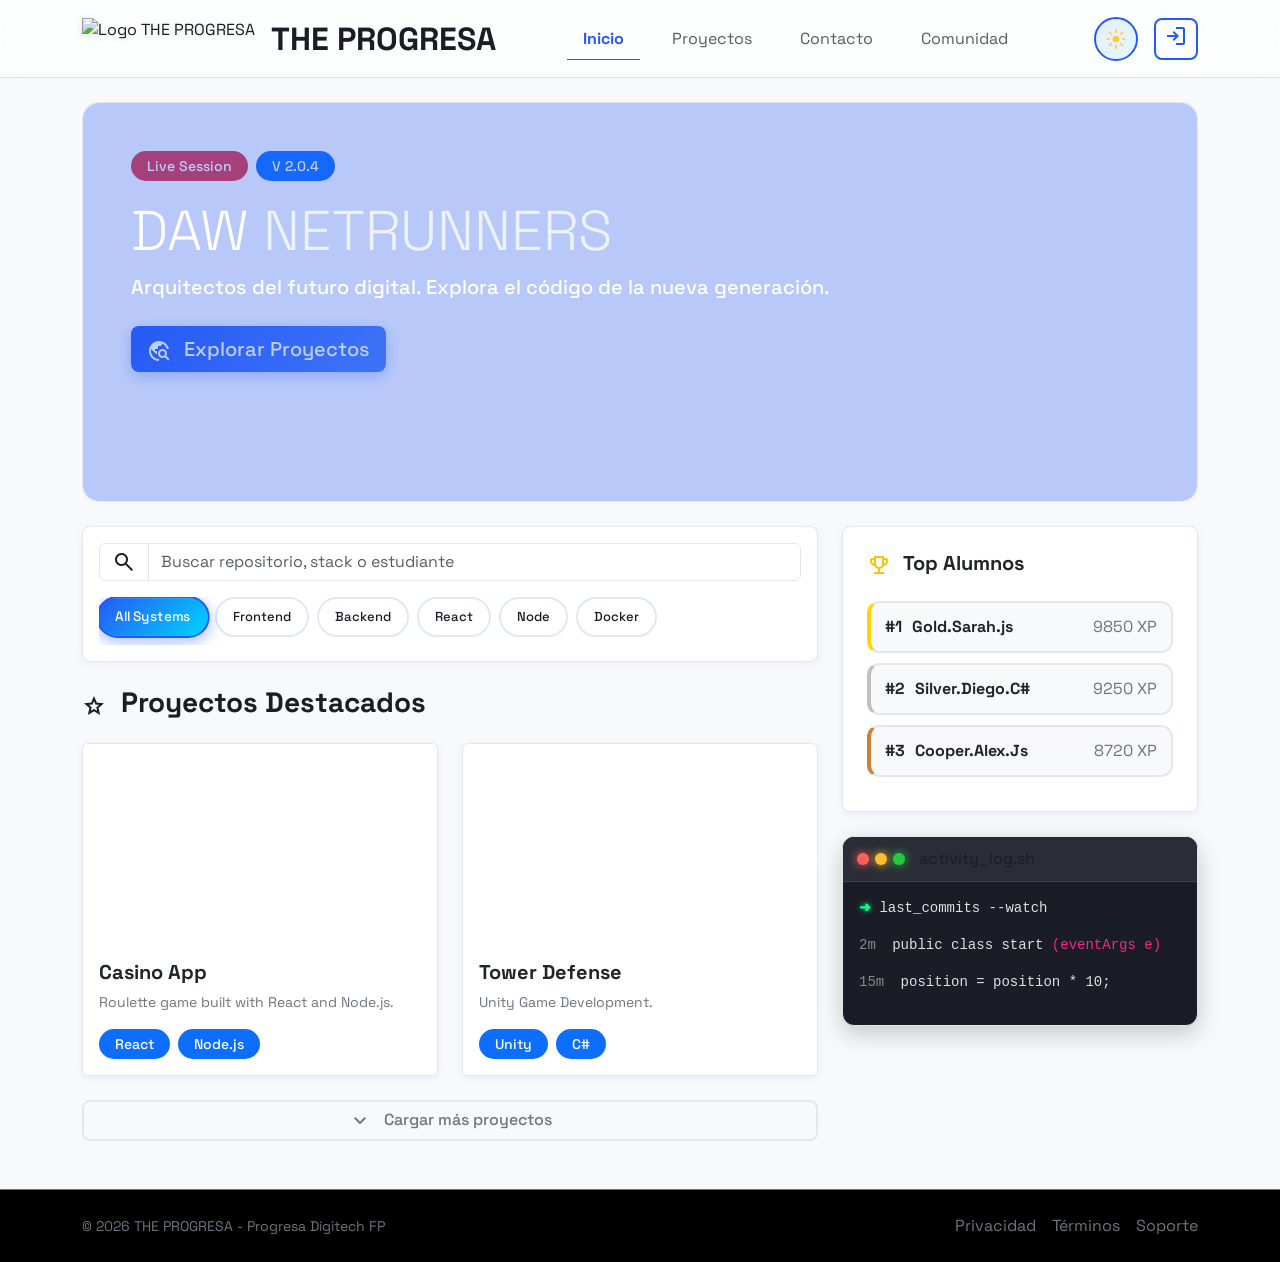
==== commit 2f321173: "renovación del hero" ====
--- a/index.html
+++ b/index.html
@@ -197,13 +197,13 @@
             <span class="badge bg-primary animate-badge">V 2.0.4</span>
         </div>
 
-        <h1 class="display-4 fw-black neon-text animate-title">
-            DAW <span class="gradient-text">NETRUNNERS</span>
-        </h1>
-
-        <p class="text-dark fs-5 fw-medium animate-subtitle mb-4" style="max-width: 700px;">
-            Arquitectos del futuro digital. Explora el código de la nueva generación.
-        </p>
+        <h1 class="display-4 fw-black animate-title text-white">
+    DAW <span class="fw-black text-white opacity-75">NETRUNNERS</span>
+</h1>
+
+<p class="text-white fs-5 fw-medium animate-subtitle mb-4" style="max-width: 700px; opacity: 0.9;">
+    Arquitectos del futuro digital. Explora el código de la nueva generación.
+</p>
 
         <div class="d-flex flex-wrap gap-3">
             <a href="/Pages/proyectos.html"
--- a/css/Style.css
+++ b/css/Style.css
@@ -76,7 +76,7 @@
   filter: drop-shadow(0 2px 4px rgba(0, 0, 0, 0.1));
 }
 
-.logo-img:hover { transform: rotate(360deg) scale(1.1); }
+.logo-img:hover { transform: scale(1.2); }
 
 /* ── NAV ── */
 .nav-link {
@@ -144,8 +144,7 @@
 
 /* ── HERO ── */
 .hero {
-  background: linear-gradient(135deg, rgba(37, 89, 244, 0.08), rgba(0, 212, 255, 0.05)),
-              url("https://cieep.com/wp-content/uploads/2021/06/aulashome-1.jpeg");
+  background: url("https://cieep.com/wp-content/uploads/2021/06/aulashome-1.jpeg");
   background-size: cover;
   background-position: center;
   border: 1px solid var(--card-border);
@@ -153,19 +152,17 @@
 }
 
 :root[data-theme="dark"] .hero {
-  background: linear-gradient(135deg, rgba(90, 143, 255, 0.15), rgba(0, 217, 255, 0.1)),
-              url("https://cieep.com/wp-content/uploads/2021/06/aulashome-1.jpeg");
-  background-size: cover;
-  background-position: center;
+  border: 1px solid var(--card-border);
+  min-height: 400px;
 }
 
 .hero::before {
   content: "";
   position: absolute;
   inset: 0;
-  background: linear-gradient(135deg, rgba(37, 89, 244, 0.1) 0%, rgba(0, 212, 255, 0.05) 50%, transparent 100%);
+  background: rgba(37, 89, 244, 0.3);
   pointer-events: none;
-  animation: gradientShift 8s ease infinite;
+  border-radius: inherit;
 }
 
 @keyframes gradientShift {
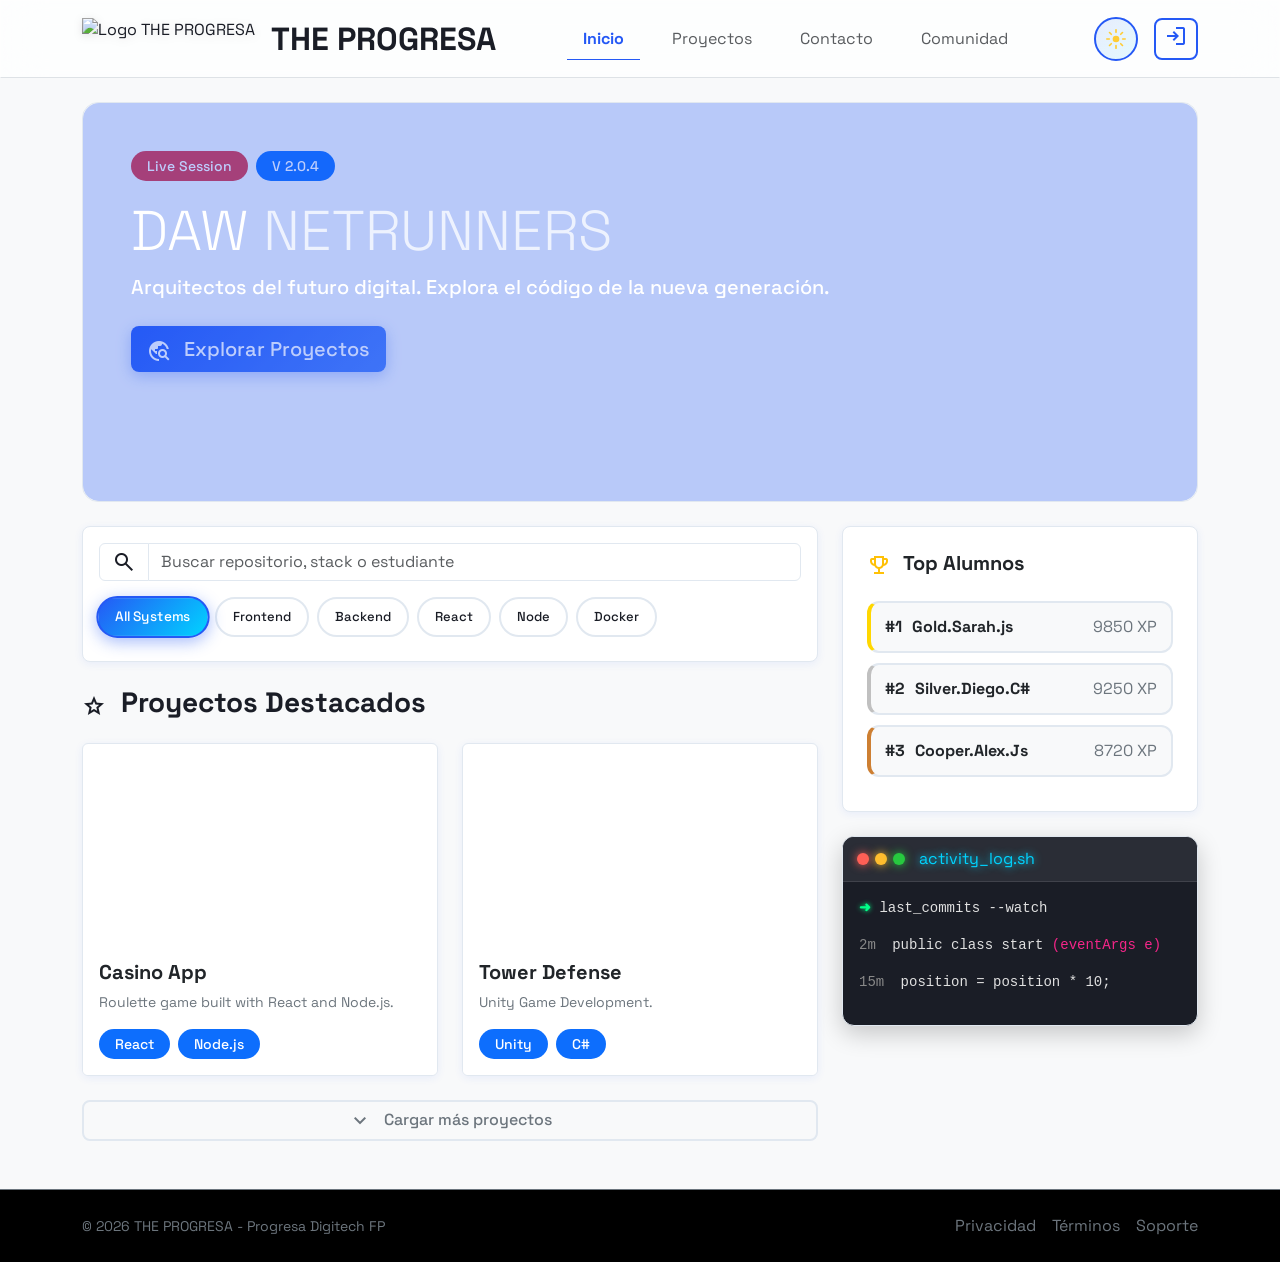
==== commit cfe7909f: "cambios visuales en el index" ====
--- a/index.html
+++ b/index.html
@@ -237,7 +237,7 @@
                 </div>
 
                 <!-- Filter Chips -->
-                <div class="d-flex flex-nowrap overflow-auto gap-2 mt-3 pb-2 chip-container">
+                <div class="d-flex flex-wrap gap-2 mt-3 pb-2 chip-container">
                     <span class="chip active">All Systems</span>
                     <span class="chip">Frontend</span>
                     <span class="chip">Backend</span>
--- a/css/Style.css
+++ b/css/Style.css
@@ -402,6 +402,10 @@
   display: flex;
   align-items: center;
 }
+.terminal-header span.ms-2 {
+  color: var(--cyan);
+  text-shadow: 0 0 8px var(--cyan);
+}
 
 .dot {
   width: 12px;
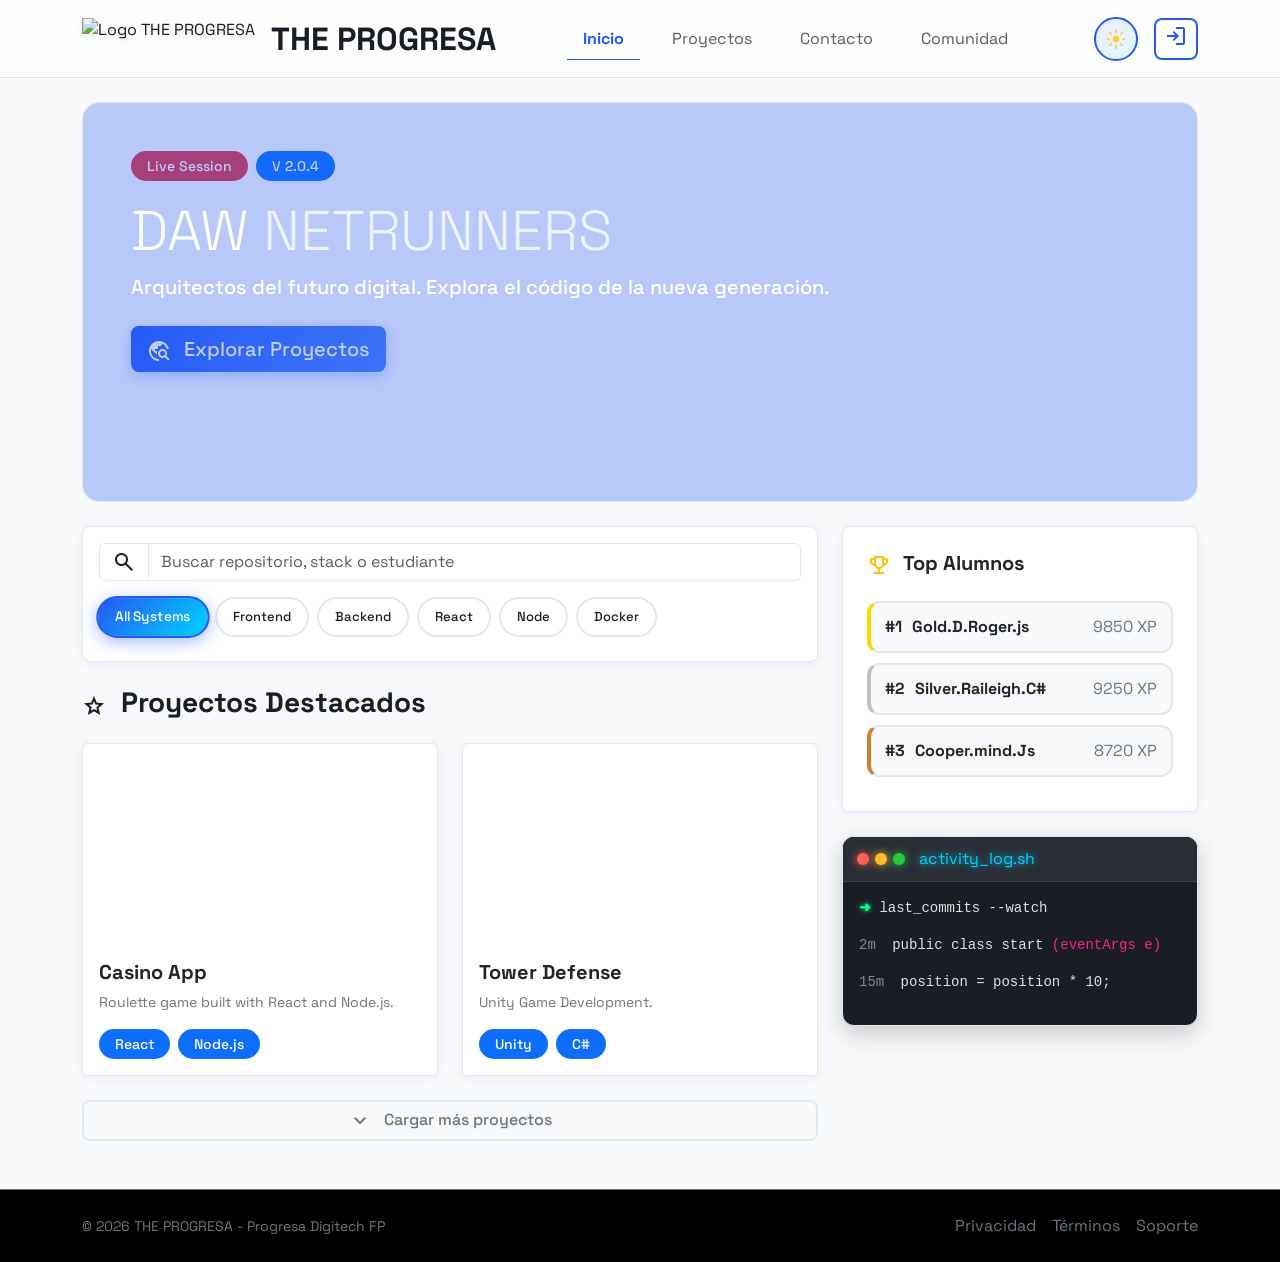
==== commit af91bea9: "color letras" ====
--- a/index.html
+++ b/index.html
@@ -353,7 +353,7 @@
         <aside class="col-lg-4">
 
             <!-- Leaderboard -->
-            <div class="card bg-card p-3 p-md-4 mb-3 mb-md-4 rounded-3">
+            <div class="card bg-card p-3 p-md-4 mb-3 mb-md-4 rounded-3 ">
                 <h5 class="fw-bold mb-3 mb-md-4">
                     <span class="material-symbols-outlined text-warning align-middle me-2">trophy</span>
                     Top Alumnos
@@ -361,19 +361,19 @@
 
                 <div class="leader-item gold">
                     <span class="fw-bold">#1</span>
-                    <strong>Gold.Sarah.js</strong>
+                    <strong>Gold.D.Roger.js</strong>
                     <span class="text-secondary">9850 XP</span>
                 </div>
 
                 <div class="leader-item silver">
                     <span class="fw-bold">#2</span>
-                    <strong>Silver.Diego.C#</strong>
+                    <strong>Silver.Raileigh.C#</strong>
                     <span class="text-secondary">9250 XP</span>
                 </div>
 
                 <div class="leader-item bronze">
                     <span class="fw-bold">#3</span>
-                    <strong>Cooper.Alex.Js</strong>
+                    <strong>Cooper.mind.Js</strong>
                     <span class="text-secondary">8720 XP</span>
                 </div>
             </div>
--- a/css/Style.css
+++ b/css/Style.css
@@ -379,6 +379,15 @@
 .silver { border-left: 4px solid #c0c0c0; }
 .bronze { border-left: 4px solid #cd7f32; }
 
+:root[data-theme="dark"] .leader-item {
+  color: var(--text-dark);
+}
+
+:root[data-theme="dark"] .leader-item strong,
+:root[data-theme="dark"] .leader-item span {
+  color: var(--text-dark);
+}
+
 /* ── TERMINAL ── */
 .terminal {
   background: #1a1d26;
